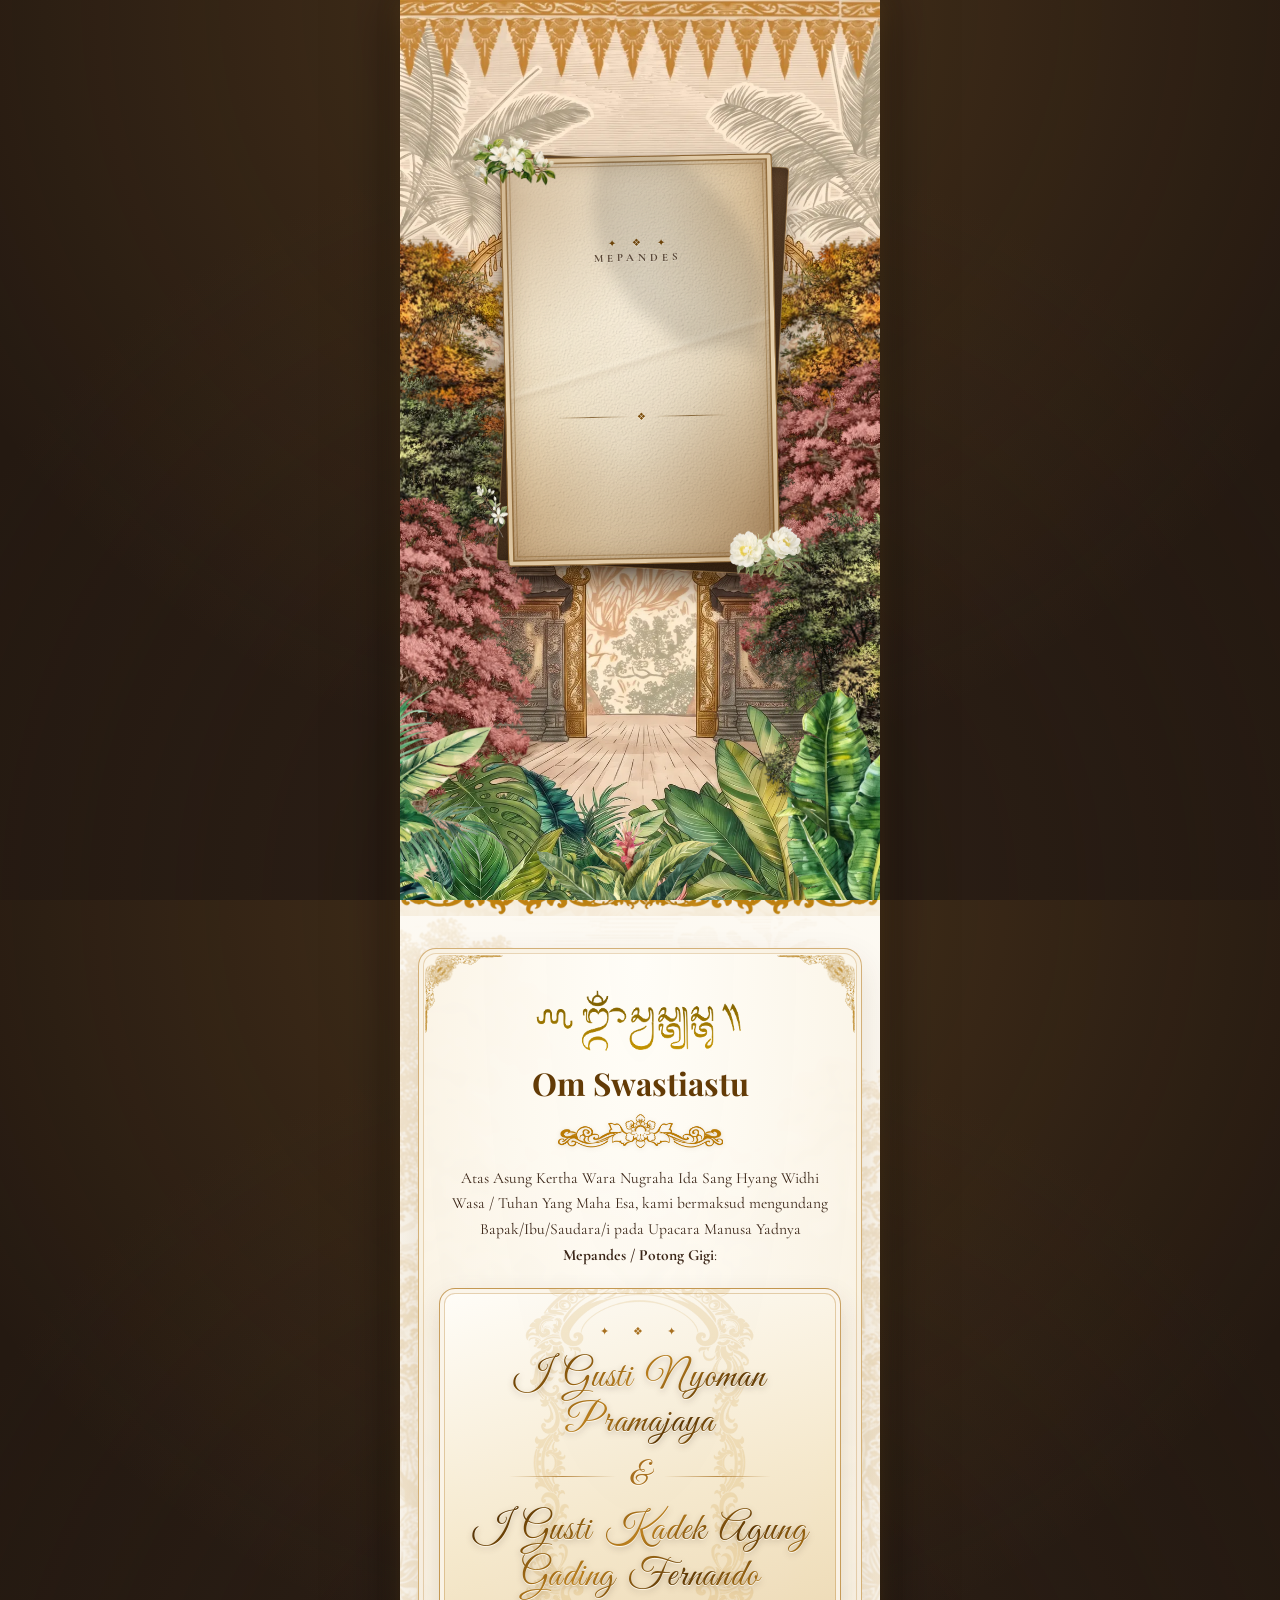
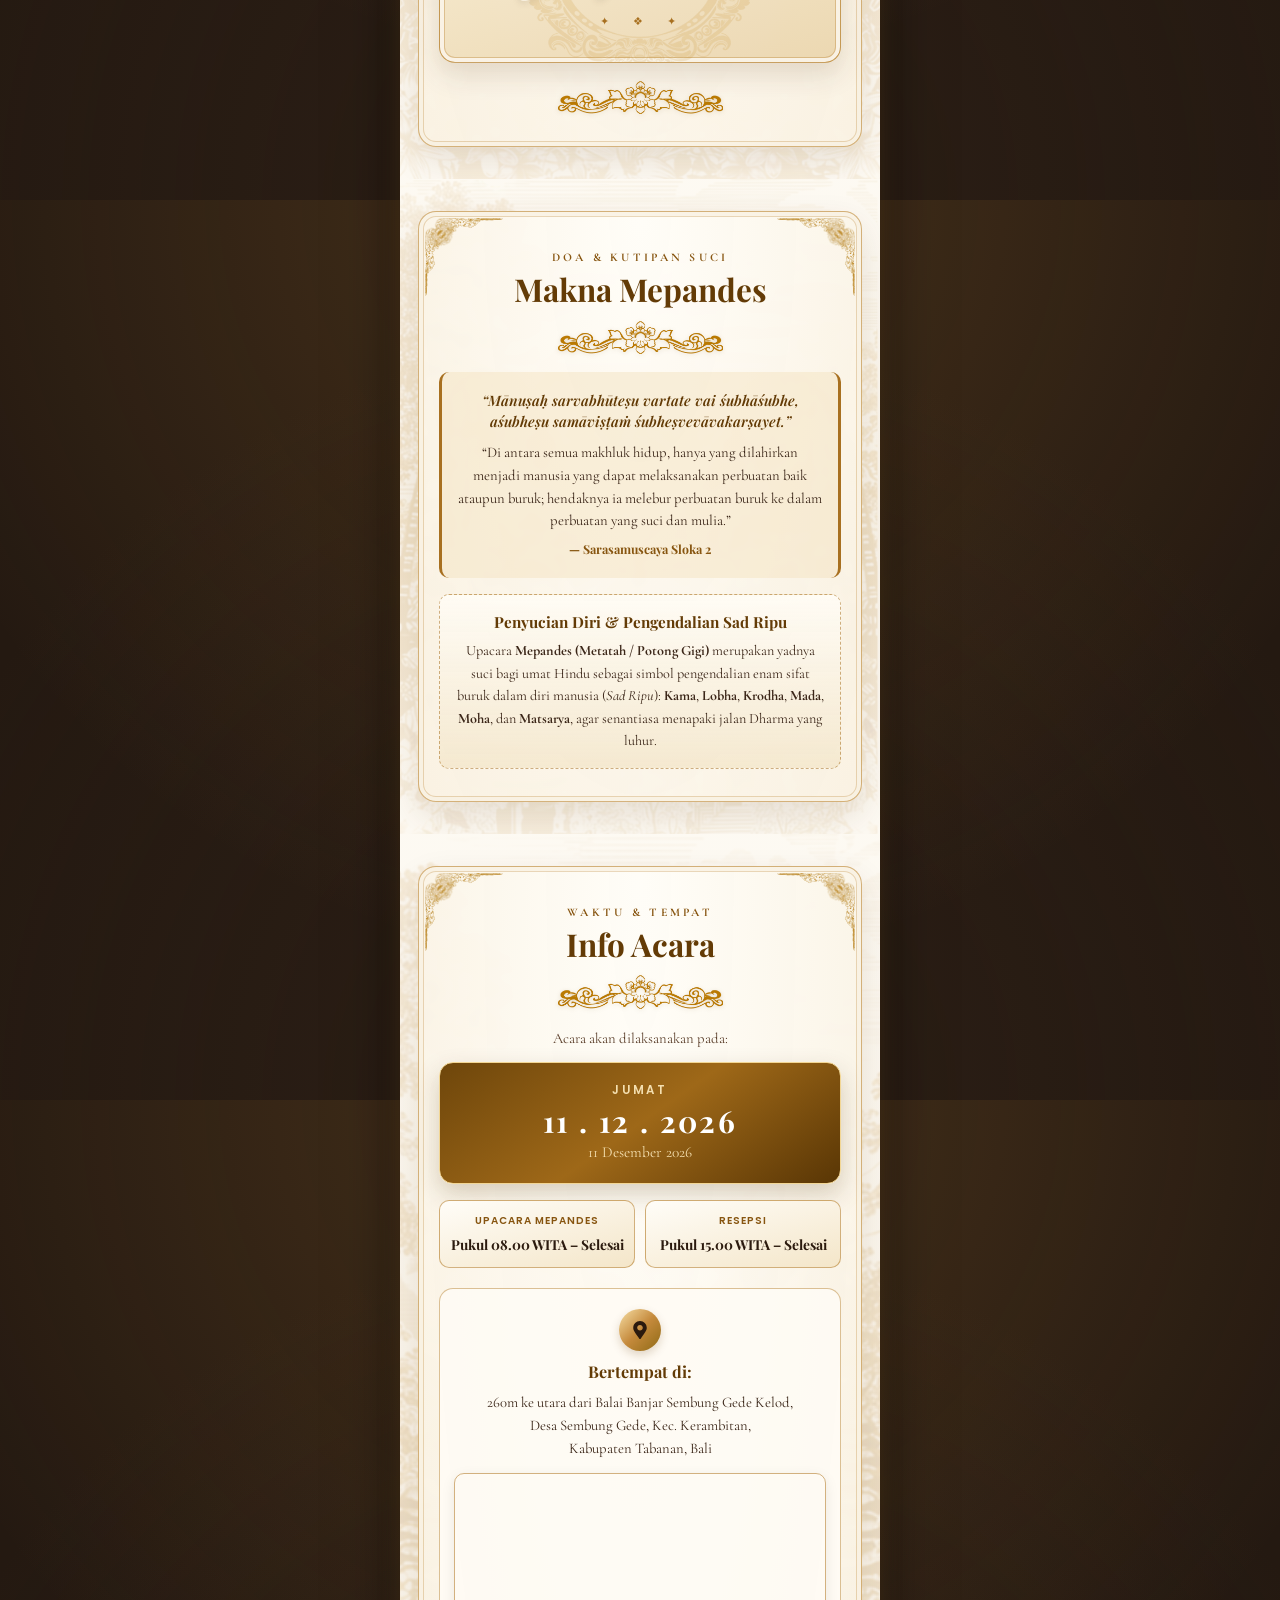
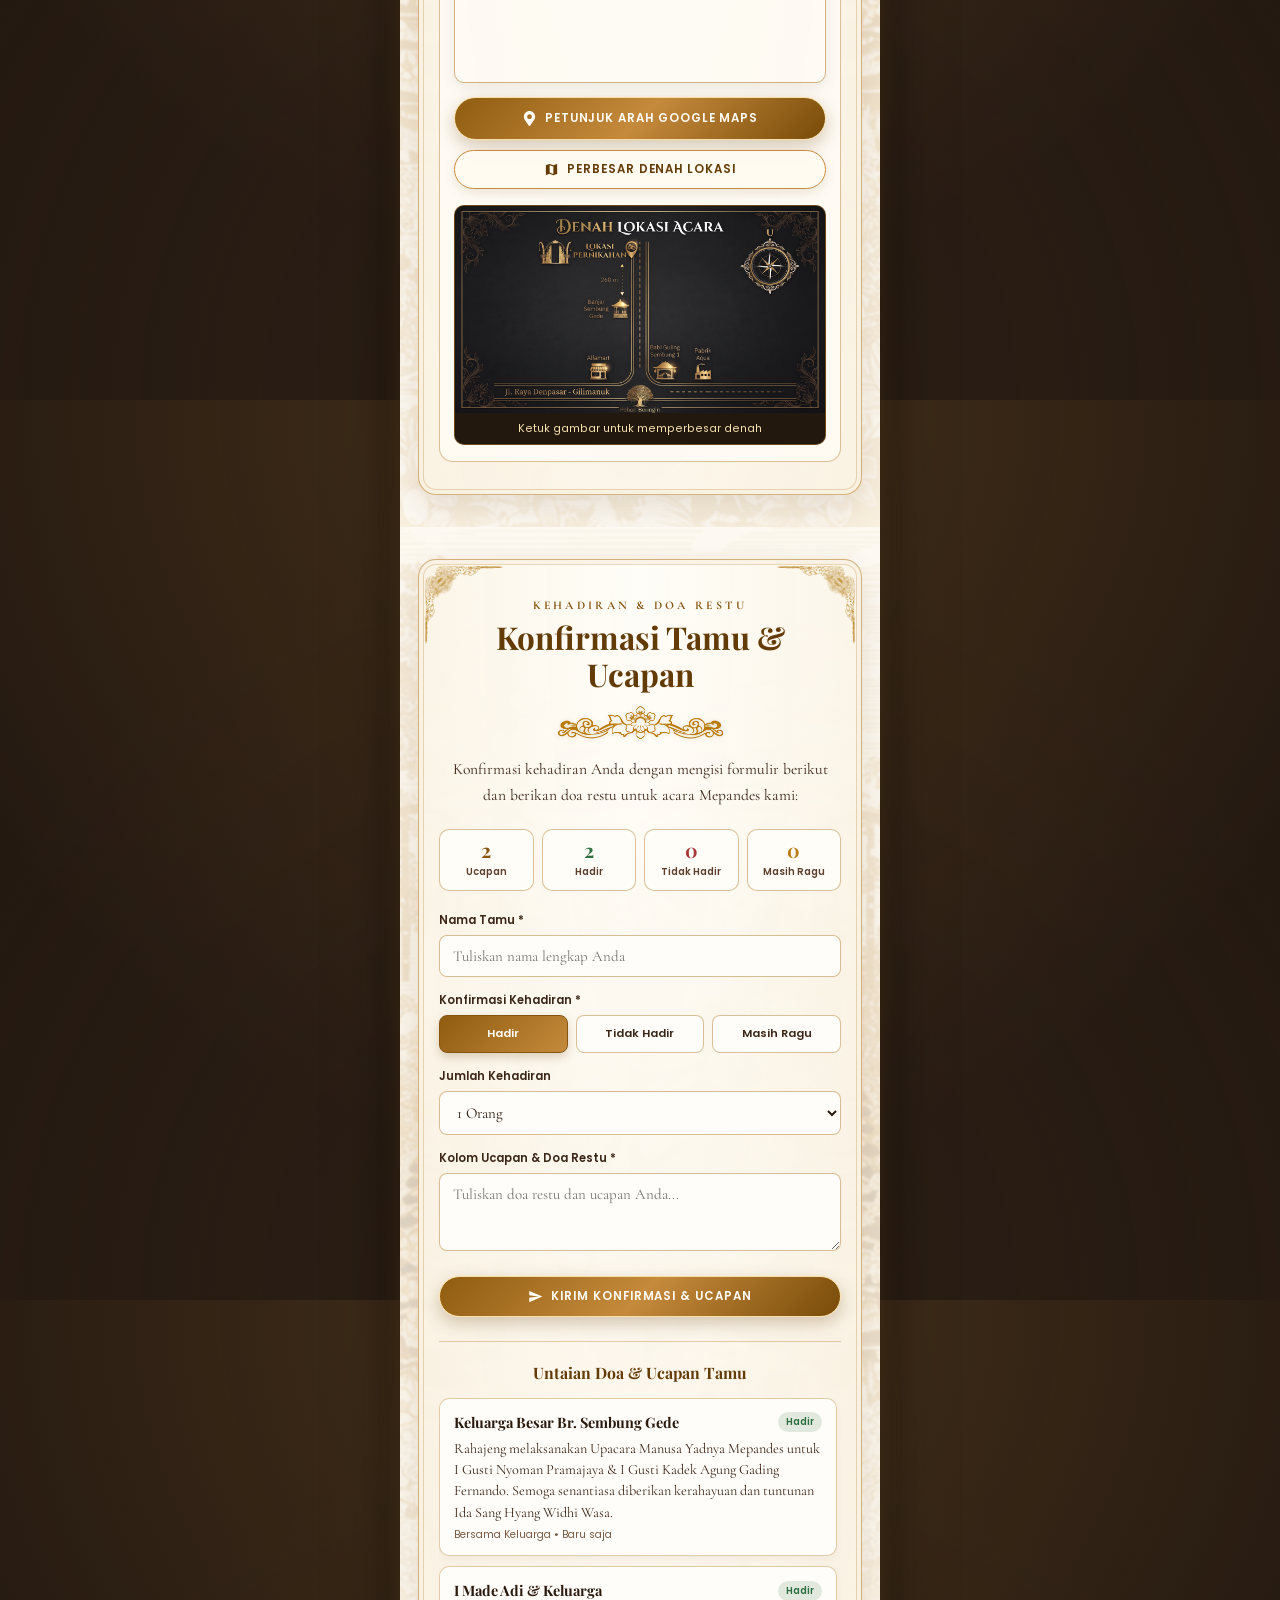
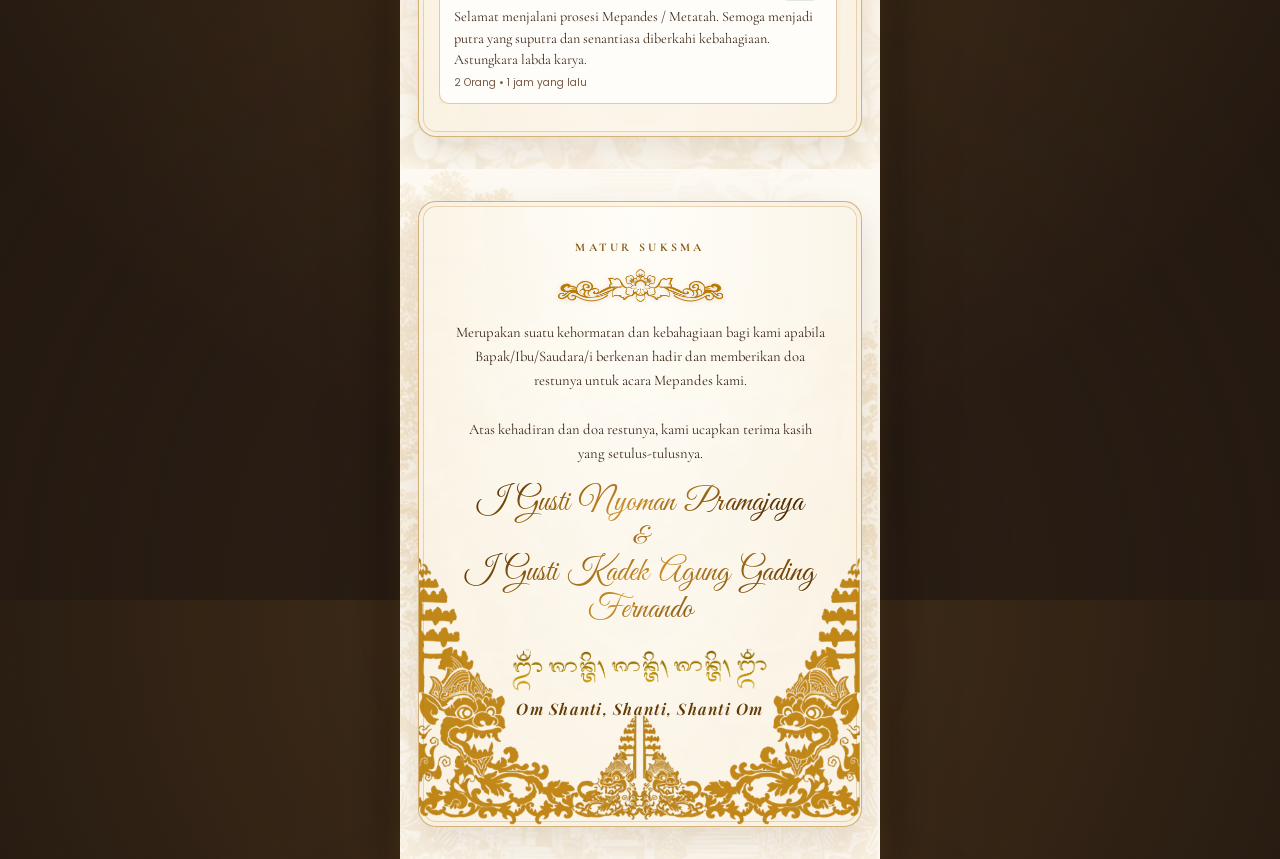
==== index.html @ a5749963 "first commit: Undangan Mepandes Pramjaya & AgungFernando" ====
<!DOCTYPE html>
<html lang="id">

<head>
  <meta charset="UTF-8">
  <meta name="viewport" content="width=device-width, initial-scale=1.0">
  <title>Undangan Mepandes — Pramjaya &amp; AgungFernando | Jumat, 11 Desember 2026</title>

  <!-- SEO & Social Sharing Meta Tags -->
  <meta name="description"
    content="Undangan Digital Resmi Upacara Manusa Yadnya Mepandes (Potong Gigi) I Gusti Nyoman Pramajaya &amp; I Gusti Kadek Agung Gading Fernando — Jumat, 11 Desember 2026 di Desa Sembung Gede, Kec. Kerambitan, Kab. Tabanan, Bali.">
  <meta name="robots" content="index, follow, max-image-preview:large, max-snippet:-1">
  <meta name="author" content="I Gusti Nyoman Pramajaya &amp; I Gusti Kadek Agung Gading Fernando">
  <meta property="og:title" content="Undangan Mepandes — Pramjaya &amp; AgungFernando | Jumat, 11 Desember 2026">
  <meta property="og:description"
    content="Atas Asung Kertha Wara Nugraha Ida Sang Hyang Widhi Wasa, kami mengundang Bapak/Ibu/Saudara/i pada Upacara Manusa Yadnya Mepandes (Potong Gigi) di Desa Sembung Gede, Tabanan, Bali.">
  <meta property="og:image" content="assets/mepandes-3-bg.png">
  <meta property="og:type" content="website">
  <meta property="og:locale" content="id_ID">

  <!-- Favicon -->
  <link rel="icon" type="image/png" href="assets/Beige.png">

  <!-- Preload Essential Cover Assets -->
  <link rel="preload" href="assets/Background.webp" as="image" type="image/webp" fetchpriority="high">
  <link rel="preload" href="assets/tree.webp" as="image" type="image/webp">
  <link rel="preload" href="assets/tree-1.webp" as="image" type="image/webp">
  <link rel="preload" href="assets/tree-2.webp" as="image" type="image/webp">
  <link rel="preload" href="assets/floral1.webp" as="image" type="image/webp">
  <link rel="preload" href="assets/floral4.webp" as="image" type="image/webp">
  <link rel="preload" href="assets/floralwithflower.webp" as="image" type="image/webp">

  <!-- Google Fonts (Aesthetic Calligraphy & Royal Serif Fonts) -->
  <link rel="preconnect" href="https://fonts.googleapis.com">
  <link rel="preconnect" href="https://fonts.gstatic.com" crossorigin>
  <link
    href="https://fonts.googleapis.com/css2?family=Alex+Brush&family=Cinzel+Decorative:wght@400;700&family=Cormorant+Garamond:ital,wght@0,400;0,500;0,600;0,700;1,400;1,600&family=Cormorant+Upright:wght@500;600;700&family=Great+Vibes&family=Pinyon+Script&family=Playfair+Display:ital,wght@0,400;0,600;0,700;1,400;1,600&family=Poppins:wght@300;400;500;600&display=swap"
    rel="stylesheet">

  <!-- Stylesheet -->
  <link rel="stylesheet" href="style.css?v=20261117-mepandes-v3">

  <!-- Critical Inline CSS: Memastikan Kertas Vintage & Tinta Gold Tampil 100% Sempurna Tanpa Terpengaruh Cache Browser -->
  <style id="critical-vintage-letter">
    .cover .letter-wrapper {
      position: absolute;
      left: 50%;
      top: 40svh;
      top: 40vh;
      transform: translate(-50%, -50%);
      width: min(62vw, 272px);
      aspect-ratio: 2 / 3;
      z-index: 25;
      will-change: transform, opacity;
    }
    .letter-backing {
      position: absolute;
      inset: 0;
      transform: rotate(3deg) translate(3px, 4px);
      border-radius: 4px;
      background:
        url("data:image/svg+xml;utf8,<svg xmlns='http://www.w3.org/2000/svg' width='160' height='160'><filter id='kb'><feTurbulence type='fractalNoise' baseFrequency='0.8' numOctaves='3'/><feColorMatrix values='0 0 0 0 .25 0 0 0 0 .18 0 0 0 0 .12 0 0 0 .25 0'/></filter><rect width='100%' height='100%' filter='url(%23kb)'/></svg>"),
        linear-gradient(145deg, #6E4F33 0%, #523821 55%, #382412 100%);
      border: 1px solid rgba(212, 174, 114, 0.4);
      box-shadow: inset 0 0 18px rgba(24, 12, 4, 0.5), 0 18px 34px -8px rgba(24, 12, 4, 0.55);
      pointer-events: none;
      z-index: 0;
    }
    .cover .letter {
      position: relative;
      z-index: 1;
      width: 100%;
      height: 100%;
      transform: rotate(-1.2deg);
      display: flex;
      flex-direction: column;
      align-items: center;
      justify-content: center;
      gap: 0.14em;
      text-align: center;
      background:
        linear-gradient(132deg, rgba(255, 251, 240, 0.55) 0%, rgba(255, 250, 238, 0) 46%, rgba(68, 38, 12, 0.18) 100%),
        linear-gradient(164deg, transparent 48%, rgba(255, 248, 230, 0.22) 49.4%, rgba(92, 56, 22, 0.06) 50.2%, transparent 51.8%),
        url("data:image/svg+xml;utf8,<svg xmlns='http://www.w3.org/2000/svg' width='200' height='200'><filter id='pf'><feTurbulence type='fractalNoise' baseFrequency='0.78' numOctaves='4' stitchTiles='stitch' result='noise'/><feDiffuseLighting in='noise' lighting-color='%23f7ebd4' surfaceScale='1.6'><feDistantLight azimuth='45' elevation='58'/></feDiffuseLighting></filter><rect width='100%' height='100%' filter='url(%23pf)' opacity='0.36'/></svg>"),
        radial-gradient(ellipse at 48% 44%, #F8EEDB 0%, #EFE1C6 36%, #DFC397 72%, #C49B68 96%, #B08552 100%) !important;
      border: 1px solid rgba(116, 72, 16, 0.75) !important;
      border-radius: 3px;
      box-shadow:
        inset 0 0 0 4px #E7D2AF,
        inset 0 0 0 5.5px rgba(116, 72, 16, 0.55),
        inset 0 0 28px rgba(92, 54, 18, 0.38),
        inset 0 0 6px rgba(62, 34, 10, 0.38),
        0 2px 5px rgba(36, 20, 8, 0.30),
        0 14px 30px -6px rgba(30, 16, 6, 0.55) !important;
      overflow: hidden;
      padding: 16px 12px;
    }
    .cover .letter::before {
      content: "";
      position: absolute;
      inset: 0;
      background:
        radial-gradient(circle at 8% 10%, rgba(132, 84, 34, 0.22) 0%, transparent 32%),
        radial-gradient(circle at 92% 90%, rgba(118, 72, 26, 0.24) 0%, transparent 34%),
        radial-gradient(circle at 88% 12%, rgba(145, 98, 44, 0.14) 0%, transparent 26%),
        radial-gradient(circle at 12% 88%, rgba(128, 82, 34, 0.15) 0%, transparent 26%);
      pointer-events: none;
      z-index: 1;
    }
    .cover .letter::after {
      content: "";
      position: absolute;
      inset: 8px;
      border: 0.75px solid rgba(116, 72, 16, 0.35);
      pointer-events: none;
      z-index: 1;
    }
    .letter__ornament {
      position: relative;
      z-index: 3;
      font-size: 10px;
      letter-spacing: 0.25em;
      color: #7A4B0A;
      margin-bottom: 2px;
      text-shadow: 0 1px 0 rgba(255, 248, 232, 0.85);
      line-height: 1;
    }
    .letter__eyebrow {
      position: relative;
      z-index: 3;
      font-family: var(--font-body, 'Cormorant Garamond', serif);
      font-weight: 700;
      font-size: 11px;
      line-height: 1;
      letter-spacing: .32em;
      text-transform: uppercase;
      color: #361F10 !important;
      text-shadow: 0 1px 0 rgba(255, 250, 236, 0.75);
      margin: 0 0 0.45em;
    }
    .letter__names {
      position: relative;
      z-index: 3;
      margin: 0;
      font-family: 'Great Vibes', 'Pinyon Script', cursive;
      font-weight: 400;
      font-size: clamp(27px, 8.5vw, 36px);
      line-height: 1.04;
      color: #422503 !important;
      display: flex;
      flex-direction: column;
      align-items: center;
      width: 100%;
      filter:
        drop-shadow(0 0.8px 0 rgba(255, 248, 232, 0.85))
        drop-shadow(0 1.5px 1.5px rgba(38, 20, 4, 0.48));
    }
    .letter__names .w {
      display: inline-block;
      padding: 0.06em 0.14em;
      margin: 0 -0.10em;
      background: linear-gradient(
        148deg,
        #361D02 0%,
        #6B4206 18%,
        #9C6812 36%,
        #543103 52%,
        #AB7417 68%,
        #452702 86%,
        #281401 100%
      ) !important;
      -webkit-background-clip: text !important;
              background-clip: text !important;
      -webkit-text-fill-color: transparent !important;
    }
    .letter__tagline {
      position: relative;
      z-index: 3;
      margin: 0.55em 0 0;
      font-family: var(--font-body, 'Cormorant Garamond', serif);
      font-style: italic;
      font-weight: 600;
      font-size: 11px;
      line-height: 1.2;
      letter-spacing: .09em;
      color: #361F10 !important;
      text-shadow: 0 1px 0 rgba(255, 248, 232, 0.65);
    }
    .letter__divider {
      position: relative;
      z-index: 3;
      display: flex;
      align-items: center;
      justify-content: center;
      gap: 8px;
      width: 70%;
      margin: 5px auto 4px;
    }
    .letter__divider-line {
      flex: 1;
      height: 1px;
      background: linear-gradient(90deg, transparent, rgba(102, 64, 12, 0.72), transparent);
    }
    .letter__divider-symbol {
      font-size: 10px;
      color: #7A4B0A;
      line-height: 1;
      text-shadow: 0 1px 0 rgba(255, 246, 224, 0.75);
    }
    .letter__guest {
      position: relative;
      z-index: 3;
      margin-top: 2px;
      padding: 6px 10px 7px;
      background: linear-gradient(180deg, rgba(104, 66, 20, 0.08) 0%, rgba(148, 102, 38, 0.14) 50%, rgba(104, 66, 20, 0.08) 100%) !important;
      border-radius: 2px;
      border-top: 1px solid rgba(110, 68, 12, 0.48) !important;
      border-bottom: 1px solid rgba(110, 68, 12, 0.48) !important;
      box-shadow: inset 0 1px 0 rgba(255, 250, 236, 0.50);
      width: 88%;
    }
    .letter__guest-intro {
      font-family: var(--font-body, 'Cormorant Garamond', serif);
      font-size: 8.5px;
      font-weight: 700;
      text-transform: uppercase;
      letter-spacing: 0.14em;
      color: #361F10 !important;
      margin-bottom: 3px;
    }
    .letter__guest-name {
      font-family: var(--font-display, 'Playfair Display', serif);
      font-size: 13px;
      font-weight: 700;
      color: #3D2103 !important;
      background: linear-gradient(135deg, #331B02 0%, #7C4F0B 48%, #2E1802 100%) !important;
      -webkit-background-clip: text !important;
              background-clip: text !important;
      -webkit-text-fill-color: transparent !important;
      filter: drop-shadow(0 1px 0 rgba(255, 248, 232, 0.75));
      letter-spacing: 0.03em;
      text-transform: capitalize;
      word-break: break-word;
    }
  </style>
</head>

<body class="locked">

  <!-- Desktop Outer Viewport -->
  <div class="app-viewport">

    <!-- Subtle Background Texture -->
    <div class="bg-texture-layer"></div>

    <!-- Falling Gold Dust Canvas -->
    <canvas id="particles-canvas"></canvas>

    <!-- Background Audio (Backsound Gus Teja - Feel With Love) -->
    <audio id="bg-audio" loop preload="auto">
      <source src="assets/BALI-WORLD-MUSIC-GUS-TEJA-FEEL-WITH-LOVE_2-1.mp3" type="audio/mpeg">
      <source src="music.mp3" type="audio/mpeg">
    </audio>

    <!-- Floating Music Disc Controller -->
    <button id="music-controller" class="music-controller" aria-label="Putar / Jeda Musik" title="Backsound Musik Bali">
      <svg class="disc-icon" viewBox="0 0 24 24">
        <path
          d="M12 2C6.48 2 2 6.48 2 12s4.48 10 10 10 10-4.48 10-10S17.52 2 12 2zm0 14.5c-2.49 0-4.5-2.01-4.5-4.5S9.51 7.5 12 7.5s4.5 2.01 4.5 4.5-2.01 4.5-4.5 4.5zm0-5.5c-.55 0-1 .45-1 1s.45 1 1 1 1-.45 1-1-.45-1-1-1z" />
      </svg>
    </button>

    <!-- ====================================================================
         1. SAMPUL UNDANGAN (SAMA DENGAN COVER WEDDING: POHON BERGERAK & KERTAS VINTAGE)
         ==================================================================== -->
    <section class="cover" id="cover" aria-label="Sampul undangan mepandes">
      <!-- L0 Background Ilustrasi Gapura Bali (Wash-to-clear) -->
      <img class="bg" src="assets/Background.webp" alt="" aria-hidden="true" loading="eager" fetchpriority="high"
        decoding="async">

      <!-- L1 Kilau Emas Pita Atas -->
      <div class="shine" aria-hidden="true"></div>

      <!-- Tree Frame: Pohon Muncul dari Sisi Kiri & Kanan dan Terus Bergoyang -->
      <div class="tree-curtain" id="tree-curtain" aria-hidden="true">

        <!-- Left Side Trees -->
        <div class="tree-wing tree-wing--left">
          <div class="tree-slot tree-slot--left-back">
            <div class="tree-sway">
              <img class="tree-img tree-img--flip" src="assets/tree-2.webp" alt="" loading="eager" decoding="async">
            </div>
          </div>
          <div class="tree-slot tree-slot--left-mid">
            <div class="tree-sway">
              <img class="tree-img" src="assets/tree.webp" alt="" loading="eager" decoding="async">
            </div>
          </div>
          <div class="tree-slot tree-slot--left-low">
            <div class="tree-sway">
              <img class="tree-img tree-img--flip" src="assets/tree-1.webp" alt="" loading="eager" decoding="async">
            </div>
          </div>
        </div>

        <!-- Right Side Trees -->
        <div class="tree-wing tree-wing--right">
          <div class="tree-slot tree-slot--right-back">
            <div class="tree-sway">
              <img class="tree-img" src="assets/tree-2.webp" alt="" loading="eager" decoding="async">
            </div>
          </div>
          <div class="tree-slot tree-slot--right-mid">
            <div class="tree-sway">
              <img class="tree-img" src="assets/tree-1.webp" alt="" loading="eager" decoding="async">
            </div>
          </div>
          <div class="tree-slot tree-slot--right-low">
            <div class="tree-sway">
              <img class="tree-img tree-img--flip" src="assets/tree.webp" alt="" loading="eager" decoding="async">
            </div>
          </div>
        </div>

        <!-- Bottom Foreground Floral Threshold -->
        <div class="tree-curtain__bottom">
          <div class="fg fg--bl" data-origin="0% 100%"><img src="assets/floral1.webp" alt="" aria-hidden="true"
              loading="eager" decoding="async"></div>
          <div class="fg fg--bc" data-origin="50% 100%"><img src="assets/floralwithflower.webp" alt=""
              aria-hidden="true" loading="eager" decoding="async"></div>
          <div class="fg fg--br" data-origin="100% 100%"><img src="assets/floral4.webp" alt="" aria-hidden="true"
              loading="eager" decoding="async"></div>
        </div>
      </div>

      <!-- L3b Daun Melayang -->
      <div class="drift" aria-hidden="true"></div>

      <!-- Kertas Surat & Hiasan Tinta -->
      <div class="letter-wrapper">
        <div class="letter-backing" aria-hidden="true"></div>

        <!-- L4 Kertas Surat Vintage Realistis -->
        <article class="letter" aria-label="Undangan Mepandes Pramjaya dan AgungFernando">
          <div class="letter__ornament" aria-hidden="true">✦ &nbsp; ❖ &nbsp; ✦</div>

          <p class="letter__eyebrow">Mepandes</p>
          <h1 class="letter__names">
            <span class="w w--1">Pramjaya</span>
            <span class="w w--amp" aria-hidden="true">&amp;</span>
            <span class="w w--2">AgungFernando</span>
          </h1>
          <p class="letter__tagline">Upacara Manusa Yadnya</p>

          <div class="letter__divider" aria-hidden="true">
            <span class="letter__divider-line"></span>
            <span class="letter__divider-symbol">❖</span>
            <span class="letter__divider-line"></span>
          </div>

          <div class="letter__guest">
            <p class="letter__guest-intro">Kepada Yth. Bapak/Ibu/Saudara/i:</p>
            <div id="guest-name-display" class="letter__guest-name">Tamu Undangan</div>
          </div>

          <span class="letter__leafshadow" aria-hidden="true"></span>
        </article>

        <!-- L5 Bunga Kecil di Sudut Kertas -->
        <div class="letter-flowers" aria-hidden="true">
          <img class="letter-flower flower--tl" src="assets/whiteflowers.webp" alt="">
          <img class="letter-flower flower--br" src="assets/flower2.webp" alt="">
          <img class="letter-flower flower--bl" src="assets/flower4.webp" alt="">
        </div>

        <!-- L6 Tempat Tinta & Bulu Pena -->
        <img class="ink" src="assets/ink.webp" alt="" aria-hidden="true">
      </div>

      <!-- L7 Tombol Call to Action -->
      <button id="btn-open-invitation" class="cta" type="button" aria-label="Buka Undangan">
        Buka Undangan
      </button>

      <!-- Veil Transisi Buka Gapura -->
      <div class="veil" aria-hidden="true"></div>
    </section>

    <!-- ====================================================================
         PAGE 2: KONTEN UTAMA UNDANGAN MEPANDES
         Menggunakan Latar mepandes (1) copy.png s/d mepandes (3) copy.png
         ==================================================================== -->
    <main id="page-2" class="page-content">

      <!-- ====================================================================
           2. HERO SECTION (LATAR mepandes (3) copy.png + BINGKAI mepandes (1) copy.png)
           ==================================================================== -->
      <section id="hero-section" class="mepandes-hero">
        <!-- Latar Ilustrasi Pura & Penjor Emas (mepandes (3) copy.png) -->
        <div class="scene-bg" aria-hidden="true">
          <img src="assets/mepandes (3) copy.png" alt="" class="scene-bg__img">
          <div class="scene-bg__veil"></div>
        </div>

        <!-- Sudut Karang Boma Atas -->
        <img src="assets/mepandes (3).png" alt="" class="bhoma-corner bhoma-corner--tl" aria-hidden="true">
        <img src="assets/mepandes (3).png" alt="" class="bhoma-corner bhoma-corner--tr" aria-hidden="true">

        <div class="mepandes-hero__content fade-in-element">
          <!-- Bingkai Oval Ukiran Emas Utama (mepandes (1) copy.png) -->
          <div class="royal-oval-mirror">
            <img src="assets/mepandes (1) copy.png" alt="" class="royal-oval-mirror__frame" aria-hidden="true">
            <div class="royal-oval-mirror__body">
              <p class="mirror-eyebrow">Upacara Manusa Yadnya</p>
              <h1 class="mirror-title">Mepandes</h1>
              <div class="mirror-line" aria-hidden="true"><span></span>❖<span></span></div>
              <p class="mirror-date">11 . 12 . 2026</p>
            </div>
          </div>

          <img src="assets/mepandes (2).png" alt="" class="gold-ornament-divider" aria-hidden="true">

          <!-- Countdown Timer -->
          <div class="countdown-wrapper" aria-label="Hitung mundur menuju hari acara">
            <div class="countdown-grid">
              <div class="countdown-item">
                <span id="cd-days" class="countdown-val">00</span>
                <span class="countdown-lbl">Hari</span>
              </div>
              <div class="countdown-item">
                <span id="cd-hours" class="countdown-val">00</span>
                <span class="countdown-lbl">Jam</span>
              </div>
              <div class="countdown-item">
                <span id="cd-minutes" class="countdown-val">00</span>
                <span class="countdown-lbl">Menit</span>
              </div>
              <div class="countdown-item">
                <span id="cd-seconds" class="countdown-val">00</span>
                <span class="countdown-lbl">Detik</span>
              </div>
            </div>
          </div>

          <!-- Tombol Simpan Tanggal ke Google Calendar -->
          <a id="btn-add-calendar" href="#" class="btn-gold-primary" role="button">
            <svg viewBox="0 0 24 24">
              <path
                d="M19 3h-1V1h-2v2H8V1H6v2H5c-1.11 0-1.99.9-1.99 2L3 19c0 1.1.89 2 2 2h14c1.1 0 2-.9 2-2V5c0-1.1-.9-2-2-2zm0 16H5V8h14v11zM7 10h5v5H7z" />
            </svg>
            Simpan Tanggal Acara
          </a>
        </div>

        <!-- Gerbang Karang Boma Bawah (mepandes.png) -->
        <img src="assets/mepandes.png" alt="" class="hero-bottom-gate" aria-hidden="true">
      </section>

      <!-- ====================================================================
           3. PROFIL MEPANDES (LATAR mepandes (2) copy.png + FONT AESTHETIC)
           Tanpa Foto & Tanpa Nama Keluarga (Hanya Nama Peserta Mepandes)
           ==================================================================== -->
      <section id="profile-section" class="mepandes-section">
        <!-- Latar Ilustrasi Pura & Sawah Terasering (mepandes (2) copy.png) -->
        <div class="scene-bg" aria-hidden="true">
          <img src="assets/mepandes (2) copy.png" alt="" class="scene-bg__img">
          <div class="scene-bg__veil scene-bg__veil--soft"></div>
        </div>

        <div class="mepandes-card fade-in-element">
          <img src="assets/mepandes (3).png" alt="" class="card-corner card-corner--tl" aria-hidden="true">
          <img src="assets/mepandes (3).png" alt="" class="card-corner card-corner--tr" aria-hidden="true">

          <!-- Aksara Bali Om Swastiastu -->
          <img src="assets/swastiastu.png" alt="Om Swastiastu Aksara Bali" class="aksara-bali-img">
          <h2 class="section-heading">Om Swastiastu</h2>

          <img src="assets/mepandes (2).png" alt="" class="gold-ornament-divider" aria-hidden="true">

          <p class="invitation-intro-text">
            Atas Asung Kertha Wara Nugraha Ida Sang Hyang Widhi Wasa / Tuhan Yang Maha Esa, kami bermaksud mengundang
            Bapak/Ibu/Saudara/i pada Upacara Manusa Yadnya <strong>Mepandes / Potong Gigi</strong>:
          </p>

          <!-- Bingkai Kemegahan Nama Peserta Mepandes (Aesthetic Calligraphy & Royal Serif) -->
          <div class="aesthetic-names-showcase">
            <!-- Latar tipis bingkai oval di belakang -->
            <img src="assets/mepandes (1) copy.png" alt="" class="showcase-oval-watermark" aria-hidden="true">

            <div class="participant-aesthetic-block">
              <span class="participant-ornament" aria-hidden="true">✦ &nbsp; ❖ &nbsp; ✦</span>
              <h3 class="aesthetic-person-name">I Gusti Nyoman Pramajaya</h3>
            </div>

            <div class="aesthetic-ampersand-wrap" aria-hidden="true">
              <span class="amp-line"></span>
              <span class="aesthetic-ampersand">&amp;</span>
              <span class="amp-line"></span>
            </div>

            <div class="participant-aesthetic-block">
              <h3 class="aesthetic-person-name">I Gusti Kadek Agung Gading Fernando</h3>
              <span class="participant-ornament participant-ornament--bottom" aria-hidden="true">✦ &nbsp; ❖ &nbsp; ✦</span>
            </div>
          </div>

          <img src="assets/mepandes (2).png" alt="" class="gold-ornament-divider" style="margin-bottom: 0;" aria-hidden="true">
        </div>
      </section>

      <!-- ====================================================================
           4. DOA & KUTIPAN SUCI MAKNA MEPANDES (LATAR mepandes (3) copy.png)
           ==================================================================== -->
      <section id="quote-section" class="mepandes-section">
        <div class="scene-bg" aria-hidden="true">
          <img src="assets/mepandes (3) copy.png" alt="" class="scene-bg__img">
          <div class="scene-bg__veil scene-bg__veil--soft"></div>
        </div>

        <div class="mepandes-card quote-sacred-card fade-in-element">
          <img src="assets/mepandes (3).png" alt="" class="card-corner card-corner--tl" aria-hidden="true">
          <img src="assets/mepandes (3).png" alt="" class="card-corner card-corner--tr" aria-hidden="true">

          <p class="section-eyebrow">Doa &amp; Kutipan Suci</p>
          <h2 class="section-heading">Makna Mepandes</h2>

          <img src="assets/mepandes (2).png" alt="" class="gold-ornament-divider" aria-hidden="true">

          <blockquote class="sacred-sloka">
            <p class="sacred-sloka__sanskrit">
              &ldquo;Mānuṣaḥ sarvabhūteṣu vartate vai śubhāśubhe, aśubheṣu samāviṣṭaṁ śubheṣvevāvakarṣayet.&rdquo;
            </p>
            <p class="sacred-sloka__translation">
              &ldquo;Di antara semua makhluk hidup, hanya yang dilahirkan menjadi manusia yang dapat melaksanakan
              perbuatan baik ataupun buruk; hendaknya ia melebur perbuatan buruk ke dalam perbuatan yang suci dan
              mulia.&rdquo;
            </p>
            <cite class="sacred-sloka__source">— Sarasamuscaya Sloka 2</cite>
          </blockquote>

          <div class="sad-ripu-box">
            <h3 class="sad-ripu-title">Penyucian Diri &amp; Pengendalian Sad Ripu</h3>
            <p class="sad-ripu-desc">
              Upacara <strong>Mepandes (Metatah / Potong Gigi)</strong> merupakan yadnya suci bagi umat Hindu sebagai
              simbol pengendalian enam sifat buruk dalam diri manusia (<em>Sad Ripu</em>): <strong>Kama</strong>,
              <strong>Lobha</strong>, <strong>Krodha</strong>, <strong>Mada</strong>, <strong>Moha</strong>, dan
              <strong>Matsarya</strong>, agar senantiasa menapaki jalan Dharma yang luhur.
            </p>
          </div>
        </div>
      </section>

      <!-- ====================================================================
           5. INFO ACARA & LINK GOOGLE MAP (LATAR mepandes (2) copy.png)
           ==================================================================== -->
      <section id="event-section" class="mepandes-section">
        <div class="scene-bg" aria-hidden="true">
          <img src="assets/mepandes (2) copy.png" alt="" class="scene-bg__img">
          <div class="scene-bg__veil scene-bg__veil--soft"></div>
        </div>

        <div class="mepandes-card event-sacred-card fade-in-element">
          <img src="assets/mepandes (3).png" alt="" class="card-corner card-corner--tl" aria-hidden="true">
          <img src="assets/mepandes (3).png" alt="" class="card-corner card-corner--tr" aria-hidden="true">

          <p class="section-eyebrow">Waktu &amp; Tempat</p>
          <h2 class="section-heading">Info Acara</h2>

          <img src="assets/mepandes (2).png" alt="" class="gold-ornament-divider" aria-hidden="true">

          <p class="event-intro-note">Acara akan dilaksanakan pada:</p>

          <!-- Kartu Hari & Tanggal -->
          <div class="event-date-highlight">
            <div class="event-day-name">Jumat</div>
            <div class="event-date-numbers">11 . 12 . 2026</div>
            <div class="event-month-year">11 Desember 2026</div>
          </div>

          <!-- Grid Waktu Pelaksanaan -->
          <div class="event-time-cards">
            <div class="event-time-item">
              <span class="event-time-badge">Upacara Mepandes</span>
              <strong class="event-time-clock">Pukul 08.00 WITA – Selesai</strong>
            </div>
            <div class="event-time-item">
              <span class="event-time-badge">Resepsi</span>
              <strong class="event-time-clock">Pukul 15.00 WITA – Selesai</strong>
            </div>
          </div>

          <!-- Detail Alamat Lokasi -->
          <div class="event-location-panel">
            <div class="location-icon-circle" aria-hidden="true">
              <svg viewBox="0 0 384 512">
                <path
                  d="M172.268 501.67C26.97 291.031 0 269.413 0 192 0 85.961 85.961 0 192 0s192 85.961 192 192c0 77.413-26.97 99.031-172.268 309.67-9.535 13.774-29.93 13.773-39.464 0zM192 272c44.183 0 80-35.817 80-80s-35.817-80-80-80-80 35.817-80 80 35.817 80 80 80z" />
              </svg>
            </div>
            <h3 class="location-title">Bertempat di:</h3>
            <p class="location-address">
              260m ke utara dari Balai Banjar Sembung Gede Kelod,<br>
              Desa Sembung Gede, Kec. Kerambitan,<br>
              Kabupaten Tabanan, Bali
            </p>

            <!-- Google Maps Embed -->
            <div class="maps-embed-container">
              <iframe
                title="Peta Lokasi Acara Mepandes di Desa Sembung Gede, Kerambitan, Tabanan"
                src="https://www.google.com/maps?q=Community+hall+of+Sembung+Gede+Kelod+Village,Tabanan,Bali&output=embed"
                loading="lazy" allowfullscreen referrerpolicy="no-referrer-when-downgrade"></iframe>
            </div>

            <!-- Tombol Buka Google Maps & Lihat Denah -->
            <div class="location-action-buttons">
              <a href="https://www.google.com/maps/search/?api=1&query=Community+hall+of+Sembung+Gede+Kelod+Village"
                target="_blank" rel="noopener noreferrer" class="btn-gold-primary">
                <svg viewBox="0 0 384 512">
                  <path
                    d="M172.268 501.67C26.97 291.031 0 269.413 0 192 0 85.961 85.961 0 192 0s192 85.961 192 192c0 77.413-26.97 99.031-172.268 309.67-9.535 13.774-29.93 13.773-39.464 0zM192 272c44.183 0 80-35.817 80-80s-35.817-80-80-80-80 35.817-80 80 35.817 80 80 80z" />
                </svg>
                Petunjuk Arah Google Maps
              </a>
              <button type="button" id="btn-zoom-denah" class="btn-gold-outline">
                <svg viewBox="0 0 24 24">
                  <path
                    d="M20.5 3l-.16.03L15 5.1 9 3 3.36 4.9c-.21.07-.36.25-.36.48V20.5c0 .28.22.5.5.5l.16-.03L9 18.9l6 2.1 5.64-1.9c.21-.07.36-.25.36-.48V3.5c0-.28-.22-.5-.5-.5zM15 19l-6-2.11V5l6 2.11V19z" />
                </svg>
                Perbesar Denah Lokasi
              </button>
            </div>

            <!-- Pratinjau Gambar Denah Lokasi -->
            <div class="denah-preview-card" id="denah-preview-card" role="button" tabindex="0"
              aria-label="Klik untuk memperbesar denah lokasi">
              <img src="assets/denah.jpeg" alt="Denah Lokasi Acara Mepandes" loading="lazy">
              <span class="denah-zoom-hint">Ketuk gambar untuk memperbesar denah</span>
            </div>
          </div>
        </div>
      </section>

      <!-- ====================================================================
           6. KONFIRMASI TAMU (RSVP) & KOLOM UCAPAN (LATAR mepandes (3) copy.png)
           ==================================================================== -->
      <section id="rsvp-section" class="mepandes-section">
        <div class="scene-bg" aria-hidden="true">
          <img src="assets/mepandes (3) copy.png" alt="" class="scene-bg__img">
          <div class="scene-bg__veil scene-bg__veil--soft"></div>
        </div>

        <div class="mepandes-card rsvp-sacred-card fade-in-element">
          <img src="assets/mepandes (3).png" alt="" class="card-corner card-corner--tl" aria-hidden="true">
          <img src="assets/mepandes (3).png" alt="" class="card-corner card-corner--tr" aria-hidden="true">

          <p class="section-eyebrow">Kehadiran &amp; Doa Restu</p>
          <h2 class="section-heading">Konfirmasi Tamu &amp; Ucapan</h2>

          <img src="assets/mepandes (2).png" alt="" class="gold-ornament-divider" aria-hidden="true">

          <p class="invitation-intro-text">
            Konfirmasi kehadiran Anda dengan mengisi formulir berikut dan berikan doa restu untuk acara Mepandes kami:
          </p>

          <!-- Statistik Kehadiran & Ucapan -->
          <div class="rsvp-stats-grid">
            <div class="rsvp-stat-box">
              <div id="stat-total" class="stat-number total">0</div>
              <div class="stat-label">Ucapan</div>
            </div>
            <div class="rsvp-stat-box">
              <div id="stat-hadir" class="stat-number present">0</div>
              <div class="stat-label">Hadir</div>
            </div>
            <div class="rsvp-stat-box">
              <div id="stat-tidak" class="stat-number absent">0</div>
              <div class="stat-label">Tidak Hadir</div>
            </div>
            <div class="rsvp-stat-box">
              <div id="stat-ragu" class="stat-number unsure">0</div>
              <div class="stat-label">Masih Ragu</div>
            </div>
          </div>

          <!-- Form RSVP & Kolom Ucapan -->
          <form id="rsvp-form" class="rsvp-form">
            <div class="form-group">
              <label for="rsvp-name" class="form-label">Nama Tamu *</label>
              <input type="text" id="rsvp-name" class="form-control" placeholder="Tuliskan nama lengkap Anda" required
                minlength="2">
            </div>

            <div class="form-group">
              <label class="form-label">Konfirmasi Kehadiran *</label>
              <div class="segmented-radio-group">
                <div class="radio-card">
                  <input type="radio" id="att-hadir" name="attendance" value="hadir" checked>
                  <label for="att-hadir" class="radio-label">Hadir</label>
                </div>
                <div class="radio-card">
                  <input type="radio" id="att-tidak" name="attendance" value="tidak-hadir">
                  <label for="att-tidak" class="radio-label">Tidak Hadir</label>
                </div>
                <div class="radio-card">
                  <input type="radio" id="att-ragu" name="attendance" value="ragu">
                  <label for="att-ragu" class="radio-label">Masih Ragu</label>
                </div>
              </div>
            </div>

            <div class="form-group">
              <label for="rsvp-guests" class="form-label">Jumlah Kehadiran</label>
              <select id="rsvp-guests" class="form-control">
                <option value="1 Orang">1 Orang</option>
                <option value="2 Orang">2 Orang</option>
                <option value="Bersama Keluarga">Bersama Keluarga</option>
              </select>
            </div>

            <div class="form-group">
              <label for="rsvp-message" class="form-label">Kolom Ucapan &amp; Doa Restu *</label>
              <textarea id="rsvp-message" class="form-control" rows="3"
                placeholder="Tuliskan doa restu dan ucapan Anda..." required></textarea>
            </div>

            <button type="submit" class="btn-gold-primary btn-submit-full">
              <svg viewBox="0 0 24 24">
                <path d="M2.01 21L23 12 2.01 3 2 10l15 2-15 2z" />
              </svg>
              Kirim Konfirmasi &amp; Ucapan
            </button>
          </form>

          <!-- Daftar Kolom Ucapan -->
          <div class="wishes-board">
            <h3 class="wishes-board-title">Untaian Doa &amp; Ucapan Tamu</h3>
            <div id="wishes-list-container" class="wishes-list">
              <!-- Di-render otomatis oleh script.js -->
            </div>
          </div>
        </div>
      </section>

      <!-- ====================================================================
           7. PENUTUP (MATUR SUKSMA & OM SHANTI SHANTI SHANTI OM)
           ==================================================================== -->
      <section id="closing-section" class="mepandes-section closing-section">
        <div class="scene-bg" aria-hidden="true">
          <img src="assets/mepandes (2) copy.png" alt="" class="scene-bg__img">
          <div class="scene-bg__veil scene-bg__veil--soft"></div>
        </div>

        <div class="mepandes-card closing-card fade-in-element">
          <p class="section-eyebrow">Matur Suksma</p>

          <img src="assets/mepandes (2).png" alt="" class="gold-ornament-divider" aria-hidden="true">

          <p class="closing-message">
            Merupakan suatu kehormatan dan kebahagiaan bagi kami apabila Bapak/Ibu/Saudara/i berkenan hadir dan
            memberikan doa restunya untuk acara Mepandes kami.<br><br>
            Atas kehadiran dan doa restunya, kami ucapkan terima kasih yang setulus-tulusnya.
          </p>

          <div class="closing-aesthetic-names">
            <span class="closing-name-item">I Gusti Nyoman Pramajaya</span>
            <span class="closing-amp">&amp;</span>
            <span class="closing-name-item">I Gusti Kadek Agung Gading Fernando</span>
          </div>

          <!-- Aksara Bali Om Shanti Shanti Shanti Om -->
          <img src="assets/santiom.png" alt="Om Shanti Shanti Shanti Om Aksara Bali" class="aksara-bali-santi">
          <p class="closing-salutation">Om Shanti, Shanti, Shanti Om</p>

          <!-- Ornamen Gerbang Karang Boma Bawah -->
          <img src="assets/mepandes.png" alt="" class="closing-bottom-gate" aria-hidden="true">
        </div>
      </section>

    </main>

    <!-- Global Toast Notice -->
    <div id="toast-notice" class="toast-notice" role="alert">
      <svg viewBox="0 0 20 20">
        <path
          d="M16.707 5.293a1 1 0 010 1.414l-8 8a1 1 0 01-1.414 0l-4-4a1 1 0 011.414-1.414L8 12.586l7.293-7.293a1 1 0 011.414 0z" />
      </svg>
      <span id="toast-message">Berhasil disimpan!</span>
    </div>

    <!-- Modal Lightbox Pratinjau Denah Lokasi -->
    <div id="lightbox-modal" class="lightbox-modal" role="dialog" aria-modal="true" aria-label="Pratinjau Denah Lokasi">
      <div class="lightbox-content">
        <button id="lightbox-close" class="lightbox-close" aria-label="Tutup">&times;</button>
        <img id="lightbox-img" class="lightbox-img" src="assets/denah.jpeg" alt="Denah Lokasi Acara Mepandes">
      </div>
    </div>

  </div>

  <!-- GSAP Library -->
  <script src="gsap.min.js" defer></script>

  <!-- Main JavaScript -->
  <script src="script.js" defer></script>
</body>

</html>
---- style.css ----
/* ==========================================================================
   UNDANGAN MEPANDES — PRAMJAYA & AGUNGFERNANDO
   Cover: Pohon Bergerak & Kertas Vintage Realistis (Sama dengan Cover Wedding)
   Page 2: Latar mepandes (1) copy.png s/d mepandes (3) copy.png & Tipografi Aesthetic
   ========================================================================== */

@import url('https://fonts.googleapis.com/css2?family=Alex+Brush&family=Cinzel+Decorative:wght@400;700&family=Cormorant+Garamond:ital,wght@0,400;0,500;0,600;0,700;1,400;1,600&family=Cormorant+Upright:wght@500;600;700&family=Great+Vibes&family=Pinyon+Script&family=Playfair+Display:ital,wght@0,400;0,600;0,700;1,400;1,600&family=Poppins:wght@300;400;500;600&display=swap');

:root {
  /* Palet Utama Cream / Ivory Klasik & Emas Bali */
  --cream-50:  #FDF9F1;
  --cream-100: #F7EFE0;
  --cream-200: #EFE2CA;
  --peach-200: #EBC9A0;

  /* Emas Bali */
  --gold-200: #F4DFB0;
  --gold-300: #E3B766;
  --gold-500: #C58A3C;
  --gold-600: #A87020;
  --gold-700: #875510;
  --gold-800: #633B06;
  --gold-gradient: linear-gradient(135deg, #F7DFA5 0%, #C58A3C 50%, #8F6A15 100%);
  --gold-foil-text: linear-gradient(145deg, #3D2102 0%, #8C5A10 24%, #C98E2B 48%, #734609 74%, #331A01 100%);

  /* Kertas Surat Vintage & Tinta Cokelat Espresso */
  --paper:             #EFE0C4;
  --paper-mid:         #E2C99F;
  --paper-edge:        #C59F6E;
  --ink-cocoa-deep:    #361F10;
  --cocoa-900:         #2B1A0E;
  --cocoa-800:         #3B2618;
  --cocoa-600:         #5C402C;
  --cocoa-500:         #785942;

  /* Tipografi */
  --font-cover:     'Great Vibes', 'Pinyon Script', cursive;
  --font-aesthetic: 'Great Vibes', 'Alex Brush', cursive;
  --font-royal:     'Cinzel Decorative', 'Cormorant Upright', serif;
  --font-display:   'Playfair Display', serif;
  --font-body:      'Cormorant Garamond', 'Poppins', serif;
  --font-sans:      'Poppins', sans-serif;

  /* Animasi */
  --ease-out:     cubic-bezier(.22, 1, .36, 1);
  --ease-inout:   cubic-bezier(.65, 0, .35, 1);
  --ease-write:   cubic-bezier(.4, 0, .2, 1);
  --ease-settle:  cubic-bezier(.34, 1.3, .64, 1);

  --max-w: 480px;
  --transition: all 0.35s cubic-bezier(0.25, 1, 0.5, 1);
}

/* Base & Reset */
*, *::before, *::after {
  box-sizing: border-box;
  margin: 0;
  padding: 0;
}

html {
  scroll-behavior: smooth;
  font-size: 15px;
  -webkit-tap-highlight-color: transparent;
}

body {
  font-family: var(--font-body);
  color: var(--cocoa-900);
  background-color: #241911;
  background-image:
    radial-gradient(circle at 50% 0%, rgba(197, 138, 60, 0.22), transparent 70%),
    radial-gradient(circle at 50% 100%, rgba(59, 42, 30, 0.35), transparent 70%);
  min-height: 100vh;
  display: flex;
  justify-content: center;
  align-items: flex-start;
  overflow-x: hidden;
  line-height: 1.6;
}

body.locked {
  overflow: hidden;
  height: 100vh;
}

/* Outer Mobile-First Viewport on Desktop */
.app-viewport {
  width: 100%;
  max-width: var(--max-w);
  min-height: 100vh;
  background-color: var(--cream-50);
  position: relative;
  box-shadow: 0 0 55px rgba(0, 0, 0, 0.55), 0 0 20px rgba(197, 138, 60, 0.25);
  overflow-x: hidden;
}

.bg-texture-layer {
  position: absolute;
  inset: 0;
  pointer-events: none;
  opacity: 0.05;
  background-image: radial-gradient(#9e7518 1px, transparent 1px);
  background-size: 22px 22px;
  z-index: 0;
}

#particles-canvas {
  position: fixed;
  top: 0;
  left: 50%;
  transform: translateX(-50%);
  width: 100%;
  max-width: var(--max-w);
  height: 100%;
  pointer-events: none;
  z-index: 99;
}

/* ==========================================================================
   1. SAMPUL UNDANGAN (COVER SECTION — SAMA DENGAN WEDDING)
   ========================================================================== */
.cover {
  position: fixed;
  top: 0;
  left: 50%;
  transform: translateX(-50%);
  width: 100%;
  max-width: var(--max-w);
  height: 100vh;
  height: 100svh;
  overflow: hidden;
  z-index: 1000;
  background-color: var(--cream-50);
  user-select: none;
  cursor: pointer;
}

.cover .bg {
  position: absolute;
  inset: 0;
  width: 100%;
  height: 100%;
  object-fit: cover;
  object-position: center top;
  z-index: 0;
  transform-origin: 50% 40%;
  will-change: transform, opacity, filter;
}

.cover .shine {
  position: absolute;
  inset: 0 0 auto 0;
  height: 17vw;
  max-height: 120px;
  z-index: 5;
  background: linear-gradient(100deg, transparent 35%, var(--gold-300) 50%, transparent 65%);
  mix-blend-mode: overlay;
  opacity: 0;
  pointer-events: none;
}

/* TREE FRAME: POHON MUNCUL DARI KIRI & KANAN + BERGOYANG KONTINU */
.tree-curtain {
  position: absolute;
  inset: 0;
  width: 100%;
  height: 100%;
  pointer-events: none;
  overflow: hidden;
}

.tree-wing {
  position: absolute;
  inset: 0;
  width: 100%;
  height: 100%;
  pointer-events: none;
  z-index: 16;
  will-change: transform, opacity;
}

.tree-slot {
  position: absolute;
  pointer-events: none;
  will-change: transform, opacity;
}

.tree-sway {
  width: 100%;
  height: 100%;
  transform-origin: 48% 92%;
  will-change: transform;
}

.tree-img {
  display: block;
  width: 100%;
  height: auto;
  pointer-events: none;
  filter: drop-shadow(0 10px 18px rgba(43, 29, 20, 0.24));
}

.tree-img--flip {
  transform: scaleX(-1);
}

.tree-slot--left-back {
  width: 84%;
  bottom: 24%;
  left: -46%;
  z-index: 1;
}

.tree-slot--left-mid {
  width: 74%;
  bottom: 14%;
  left: -38%;
  z-index: 2;
}

.tree-slot--left-low {
  width: 64%;
  bottom: 5%;
  left: -32%;
  z-index: 3;
}

.tree-slot--right-back {
  width: 84%;
  bottom: 24%;
  right: -46%;
  z-index: 1;
}

.tree-slot--right-mid {
  width: 74%;
  bottom: 14%;
  right: -38%;
  z-index: 2;
}

.tree-slot--right-low {
  width: 64%;
  bottom: 5%;
  right: -32%;
  z-index: 3;
}

.tree-curtain__bottom {
  position: absolute;
  bottom: 0;
  left: 0;
  width: 100%;
  height: 25%;
  pointer-events: none;
  z-index: 18;
}

.cover .fg {
  position: absolute;
  pointer-events: none;
  z-index: 10;
}

.cover .fg img {
  width: 100%;
  height: auto;
  display: block;
}

.cover .fg--bc {
  left: 50%;
  bottom: -10vw;
  transform: translateX(-50%);
  width: 44vw;
  max-width: 220px;
  z-index: 10;
  transform-origin: 50% 100%;
}

.cover .fg--bl {
  left: -14vw;
  bottom: -6vw;
  width: 62vw;
  max-width: 300px;
  z-index: 12;
  transform-origin: 0% 100%;
}

.cover .fg--br {
  right: -16vw;
  bottom: -8vw;
  width: 66vw;
  max-width: 320px;
  z-index: 12;
  transform-origin: 100% 100%;
}

/* Daun Melayang */
.cover .drift {
  position: absolute;
  inset: 0;
  pointer-events: none;
  z-index: 14;
  overflow: hidden;
}

.drift-leaf {
  position: absolute;
  pointer-events: none;
  will-change: transform, opacity;
}

/* Animasi Tulisan Tangan Nama di Kertas */
.letter__names .w {
  -webkit-mask-image: linear-gradient(90deg, #000 0%, #000 40%, transparent 60%, transparent 100%);
          mask-image: linear-gradient(90deg, #000 0%, #000 40%, transparent 60%, transparent 100%);
  -webkit-mask-size: 250% 100%;
          mask-size: 250% 100%;
  -webkit-mask-position: 100% 0;
          mask-position: 100% 0;
  -webkit-mask-repeat: no-repeat;
          mask-repeat: no-repeat;
  transform: translateY(6px);
}

.letter__names .w.is-writing {
  animation: writeName var(--dur, 1100ms) var(--ease-write) var(--delay, 0ms) forwards;
}

@keyframes writeName {
  to {
    -webkit-mask-position: 0 0;
            mask-position: 0 0;
    transform: translateY(0);
  }
}

.w--1 { --dur: 1100ms; --delay: 0ms; }
.w--amp { --dur: 400ms; --delay: 1100ms; font-size: 0.72em; margin: 0.02em 0; }
.w--2 { --dur: 1100ms; --delay: 1500ms; }

.letter__leafshadow {
  position: absolute;
  inset: -10% -10% auto auto;
  width: 90%;
  aspect-ratio: 1;
  background: url('assets/leave3.webp') center / contain no-repeat;
  filter: brightness(0) blur(7px);
  opacity: .11;
  mix-blend-mode: multiply;
  transform: rotate(18deg);
  pointer-events: none;
  z-index: 4;
}

.letter-flowers {
  position: absolute;
  inset: 0;
  pointer-events: none;
  z-index: 22;
}

.letter-flower {
  position: absolute;
  display: block;
}

.flower--tl { top: -6%; left: -14%; width: 34%; }
.flower--br { bottom: -4%; right: -12%; width: 30%; }
.flower--bl { bottom: 6%; left: -16%; width: 24%; }

.cover .ink {
  position: absolute;
  bottom: -8%;
  right: -22%;
  width: 16vw;
  max-width: 75px;
  transform: rotate(8deg);
  z-index: 24;
  pointer-events: none;
  will-change: transform;
}

/* Tombol Buka Undangan */
.cover .cta {
  position: absolute;
  left: 0;
  right: 0;
  margin: 0 auto;
  width: fit-content;
  max-width: max-content;
  bottom: calc(16vh);
  background: var(--cocoa-800);
  color: var(--cream-50);
  border: 1px solid var(--gold-500);
  height: 44px;
  border-radius: 999px;
  padding: 0 28px;
  font-family: var(--font-body);
  font-size: 12px;
  font-weight: 600;
  letter-spacing: .20em;
  text-transform: uppercase;
  cursor: pointer;
  z-index: 30;
  box-shadow: 0 4px 15px rgba(43, 29, 20, 0.25);
  opacity: 0;
  pointer-events: none;
  transition: background-color .25s ease, border-color .25s ease, box-shadow .25s ease;
  white-space: nowrap;
  outline: none;
}

.cover .cta:hover,
.cover .cta:focus {
  background: var(--cocoa-900);
  border-color: var(--gold-300);
  transform: scale(0.97);
}

.cover .cta.is-ready {
  animation: ctaPulse 2800ms ease-in-out infinite;
}

@keyframes ctaPulse {
  0%, 100% { box-shadow: 0 0 0 0 rgba(197, 138, 60, 0); }
  50%      { box-shadow: 0 0 0 8px rgba(197, 138, 60, 0.24); }
}

.cover .veil {
  position: absolute;
  inset: 0;
  background: var(--cream-100);
  opacity: 0;
  pointer-events: none;
  z-index: 50;
  transition: opacity 0.8s var(--ease-inout);
}

/* Idle Cover Animations */
.cover.is-idle .fg--bl { animation: swayBL 5.5s ease-in-out infinite alternate; }
.cover.is-idle .fg--br { animation: swayBR 7s ease-in-out infinite alternate; }
.cover.is-idle .fg--bc { animation: swayBC 6.2s ease-in-out infinite alternate; }
.cover.is-idle .letter-wrapper { animation: floatPaper 6s ease-in-out infinite alternate; }
.cover.is-idle .ink { animation: wobbleInk 5s ease-in-out infinite alternate; }

@keyframes swayBL {
  0%   { transform: rotate(-1.2deg); }
  100% { transform: rotate(1.2deg); }
}
@keyframes swayBR {
  0%   { transform: rotate(1.2deg); }
  100% { transform: rotate(-1.2deg); }
}
@keyframes swayBC {
  0%   { transform: translateX(-50%) translateY(0px) rotate(-0.8deg); }
  100% { transform: translateX(-50%) translateY(-3px) rotate(0.8deg); }
}
@keyframes floatPaper {
  0%   { transform: translate(-50%, -50%) translateY(0px) rotate(-1.2deg); }
  100% { transform: translate(-50%, -50%) translateY(-3px) rotate(-0.9deg); }
}
@keyframes wobbleInk {
  0%   { transform: rotate(7deg) translateY(0); }
  100% { transform: rotate(9.5deg) translateY(-2px); }
}

/* ==========================================================================
   FLOATING MUSIC DISC CONTROLLER (BACKSOUND)
   ========================================================================== */
.music-controller {
  position: fixed;
  bottom: 24px;
  right: calc(50% - (var(--max-w) / 2) + 18px);
  z-index: 800;
  width: 46px;
  height: 46px;
  border-radius: 50%;
  background: var(--gold-gradient);
  box-shadow: 0 4px 18px rgba(43, 26, 14, 0.35), 0 0 14px rgba(197, 138, 60, 0.45);
  display: flex;
  align-items: center;
  justify-content: center;
  cursor: pointer;
  border: 2px solid var(--cream-50);
  transition: var(--transition);
  opacity: 0;
  visibility: hidden;
  transform: scale(0.7);
}

@media (max-width: 480px) {
  .music-controller {
    right: 18px;
  }
}

.music-controller.visible {
  opacity: 1;
  visibility: visible;
  transform: scale(1);
}

.music-controller .disc-icon {
  width: 22px;
  height: 22px;
  fill: var(--cocoa-900);
}

.music-controller.playing .disc-icon {
  animation: spinDisc 5s linear infinite;
}

@keyframes spinDisc {
  from { transform: rotate(0deg); }
  to   { transform: rotate(360deg); }
}

/* ==========================================================================
   PAGE 2: LATAR ILUSTRASI EMAS BALI (mepandes (1) copy.png s/d (3) copy.png)
   ========================================================================== */
.page-content {
  position: relative;
  z-index: 10;
  background-color: var(--cream-50);
  overflow: hidden;
}

/* Scene Background Layer (mepandes (2) copy.png & mepandes (3) copy.png) */
.scene-bg {
  position: absolute;
  inset: 0;
  pointer-events: none;
  z-index: 0;
  overflow: hidden;
}

.scene-bg__img {
  width: 100%;
  height: 100%;
  object-fit: cover;
  object-position: center top;
  opacity: 0.36;
  filter: contrast(1.04) saturate(1.08);
}

.scene-bg__veil {
  position: absolute;
  inset: 0;
  background:
    radial-gradient(circle at 50% 38%, rgba(253, 249, 241, 0.50) 0%, rgba(247, 239, 224, 0.78) 72%, rgba(247, 239, 224, 0.92) 100%);
}

.scene-bg__veil--soft {
  background:
    linear-gradient(180deg, rgba(253, 249, 241, 0.72) 0%, rgba(247, 239, 224, 0.58) 50%, rgba(253, 249, 241, 0.78) 100%);
}

/* Ornamen Sudut Karang Boma */
.bhoma-corner {
  position: absolute;
  width: 105px;
  height: auto;
  pointer-events: none;
  z-index: 4;
  opacity: 0.90;
  filter: drop-shadow(0 2px 6px rgba(99, 59, 6, 0.18));
}

.bhoma-corner--tl {
  top: 10px;
  left: 10px;
  transform: scaleY(-1);
}

.bhoma-corner--tr {
  top: 10px;
  right: 10px;
  transform: scale(-1, -1);
}

.gold-ornament-divider {
  display: block;
  width: 165px;
  height: auto;
  margin: 12px auto 18px;
  filter: drop-shadow(0 1px 2px rgba(99, 59, 6, 0.18));
}

/* Aksara Bali Images (Om Swastiastu & Om Shanti Shanti Shanti Om) */
.aksara-bali-img {
  display: block;
  width: min(68%, 220px);
  height: auto;
  margin: 0 auto 8px;
  filter: drop-shadow(0 1px 1px rgba(255, 252, 242, 0.9));
}

.aksara-bali-santi {
  display: block;
  width: min(78%, 260px);
  height: auto;
  margin: 10px auto 4px;
  filter: drop-shadow(0 1px 1px rgba(255, 252, 242, 0.9));
}

/* ==========================================================================
   2. HERO SECTION MEPANDES (BINGKAI OVAL EMAS mepandes (1) copy.png)
   ========================================================================== */
.mepandes-hero {
  position: relative;
  min-height: 100vh;
  padding: 54px 20px 115px;
  display: flex;
  flex-direction: column;
  align-items: center;
  justify-content: center;
  text-align: center;
  overflow: hidden;
}

.mepandes-hero__content {
  position: relative;
  z-index: 5;
  width: 100%;
  max-width: 410px;
  display: flex;
  flex-direction: column;
  align-items: center;
}

/* Bingkai Oval Ukiran Emas Utama (mepandes (1) copy.png) */
.royal-oval-mirror {
  position: relative;
  width: min(84vw, 315px);
  aspect-ratio: 518 / 898;
  display: flex;
  align-items: center;
  justify-content: center;
  margin: 4px auto 8px;
  padding: 24% 21%;
}

.royal-oval-mirror::before {
  content: "";
  position: absolute;
  inset: 11% 14%;
  border-radius: 50%;
  background: radial-gradient(ellipse at center, rgba(255, 252, 245, 0.95) 0%, rgba(246, 234, 208, 0.90) 78%, transparent 100%);
  box-shadow: 0 10px 30px rgba(92, 54, 10, 0.14);
  z-index: 1;
}

.royal-oval-mirror__frame {
  position: absolute;
  inset: 0;
  width: 100%;
  height: 100%;
  object-fit: contain;
  z-index: 2;
  pointer-events: none;
  filter: drop-shadow(0 6px 16px rgba(84, 48, 8, 0.24));
}

.royal-oval-mirror__body {
  position: relative;
  z-index: 3;
  display: flex;
  flex-direction: column;
  align-items: center;
  justify-content: center;
  text-align: center;
  max-width: 170px;
}

.mirror-eyebrow {
  font-family: var(--font-body);
  font-size: 0.68rem;
  font-weight: 700;
  letter-spacing: 0.16em;
  line-height: 1.35;
  text-transform: uppercase;
  color: var(--gold-700);
  margin-bottom: 6px;
}

.mirror-title {
  font-family: var(--font-aesthetic);
  font-size: clamp(2.35rem, 9.2vw, 2.85rem);
  font-weight: 400;
  line-height: 1.08;
  background: var(--gold-foil-text);
  -webkit-background-clip: text;
          background-clip: text;
  -webkit-text-fill-color: transparent;
  filter:
    drop-shadow(0 1px 0 rgba(255, 252, 242, 0.92))
    drop-shadow(0 2px 4px rgba(68, 38, 6, 0.22));
  padding: 2px 6px;
}

.mirror-line {
  display: flex;
  align-items: center;
  justify-content: center;
  gap: 8px;
  width: 75%;
  margin: 8px auto 10px;
  color: var(--gold-600);
  font-size: 0.75rem;
}

.mirror-line span {
  flex: 1;
  height: 1px;
  background: linear-gradient(90deg, transparent, rgba(168, 112, 32, 0.75), transparent);
}

.mirror-date {
  font-family: var(--font-display);
  font-size: 1.08rem;
  font-weight: 700;
  letter-spacing: 0.14em;
  color: var(--cocoa-900);
}

/* Countdown Timer */
.countdown-wrapper {
  width: 100%;
  margin-bottom: 18px;
}

.countdown-grid {
  display: grid;
  grid-template-columns: repeat(4, 1fr);
  gap: 8px;
}

.countdown-item {
  background: linear-gradient(160deg, rgba(255, 253, 248, 0.95) 0%, rgba(243, 229, 202, 0.95) 100%);
  border: 1.5px solid rgba(184, 126, 42, 0.60);
  border-radius: 10px;
  padding: 10px 4px;
  box-shadow:
    inset 0 1px 0 rgba(255, 255, 255, 0.85),
    0 6px 14px rgba(84, 50, 10, 0.12);
  display: flex;
  flex-direction: column;
  align-items: center;
}

.countdown-val {
  font-family: var(--font-display);
  font-size: 1.45rem;
  font-weight: 700;
  line-height: 1.1;
  color: var(--gold-800);
}

.countdown-lbl {
  font-family: var(--font-sans);
  font-size: 0.65rem;
  font-weight: 600;
  text-transform: uppercase;
  letter-spacing: 0.1em;
  color: var(--cocoa-600);
  margin-top: 3px;
}

/* Tombol Emas Utama & Outline */
.btn-gold-primary {
  display: inline-flex;
  align-items: center;
  justify-content: center;
  gap: 8px;
  padding: 11px 24px;
  border-radius: 999px;
  background: linear-gradient(135deg, #8F5C10 0%, #C58A3C 50%, #784B08 100%);
  color: #FFFDF8;
  font-family: var(--font-sans);
  font-size: 0.78rem;
  font-weight: 600;
  letter-spacing: 0.08em;
  text-transform: uppercase;
  text-decoration: none;
  border: 1px solid #F7DFA5;
  box-shadow: 0 6px 18px rgba(99, 59, 6, 0.28);
  cursor: pointer;
  transition: var(--transition);
}

.btn-gold-primary:hover {
  transform: translateY(-2px);
  box-shadow: 0 8px 22px rgba(99, 59, 6, 0.38);
}

.btn-gold-primary svg,
.btn-gold-outline svg {
  width: 15px;
  height: 15px;
  fill: currentColor;
}

.btn-gold-outline {
  display: inline-flex;
  align-items: center;
  justify-content: center;
  gap: 8px;
  padding: 10px 22px;
  border-radius: 999px;
  background: rgba(255, 251, 242, 0.95);
  color: var(--gold-800);
  font-family: var(--font-sans);
  font-size: 0.78rem;
  font-weight: 600;
  letter-spacing: 0.08em;
  text-transform: uppercase;
  border: 1.5px solid var(--gold-500);
  box-shadow: 0 4px 12px rgba(99, 59, 6, 0.12);
  cursor: pointer;
  transition: var(--transition);
}

.btn-gold-outline:hover {
  background: var(--cream-200);
}

.hero-bottom-gate {
  position: absolute;
  bottom: 0;
  left: 0;
  width: 100%;
  height: auto;
  pointer-events: none;
  z-index: 3;
  opacity: 0.94;
}

/* ==========================================================================
   SECTIONS & KARTU ORNAMEN BALI (.mepandes-section & .mepandes-card)
   ========================================================================== */
.mepandes-section {
  position: relative;
  padding: 32px 18px;
  overflow: hidden;
}

.mepandes-card {
  position: relative;
  z-index: 2;
  background:
    radial-gradient(ellipse at 50% 0%, rgba(255, 253, 248, 0.92) 0%, rgba(249, 241, 225, 0.90) 100%);
  backdrop-filter: blur(3px);
  border: 1.5px solid rgba(186, 130, 46, 0.60);
  border-radius: 18px;
  padding: 36px 20px 32px;
  text-align: center;
  box-shadow:
    inset 0 0 0 4px rgba(255, 252, 244, 0.75),
    inset 0 0 0 5px rgba(186, 130, 46, 0.30),
    0 14px 34px rgba(72, 42, 10, 0.12);
  overflow: hidden;
}

.card-corner {
  position: absolute;
  width: 78px;
  height: auto;
  pointer-events: none;
  opacity: 0.85;
}

.card-corner--tl {
  top: 6px;
  left: 6px;
  transform: scaleY(-1);
}

.card-corner--tr {
  top: 6px;
  right: 6px;
  transform: scale(-1, -1);
}

.section-eyebrow {
  font-family: var(--font-body);
  font-size: 0.78rem;
  font-weight: 700;
  letter-spacing: 0.28em;
  text-transform: uppercase;
  color: var(--gold-700);
  margin-bottom: 4px;
}

.section-heading {
  font-family: var(--font-display);
  font-size: clamp(1.65rem, 6vw, 2.1rem);
  font-weight: 700;
  color: var(--gold-800);
  line-height: 1.2;
}

.invitation-intro-text {
  font-size: 1.04rem;
  color: var(--cocoa-800);
  max-width: 380px;
  margin: 0 auto 20px;
  line-height: 1.65;
}

/* ==========================================================================
   3. PROFIL MEPANDES — FONT AESTHETIC TANPA FOTO & TANPA NAMA KELUARGA
   ========================================================================== */
.aesthetic-names-showcase {
  position: relative;
  background:
    linear-gradient(165deg, rgba(255, 253, 248, 0.96) 0%, rgba(245, 232, 204, 0.96) 55%, rgba(235, 214, 175, 0.96) 100%);
  border: 1.5px solid rgba(176, 118, 32, 0.68);
  border-radius: 16px;
  padding: 34px 18px 32px;
  margin: 8px auto 18px;
  box-shadow:
    inset 0 0 0 4px rgba(255, 252, 245, 0.85),
    inset 0 0 0 5px rgba(176, 118, 32, 0.32),
    0 12px 28px rgba(78, 46, 8, 0.14);
  overflow: hidden;
}

.showcase-oval-watermark {
  position: absolute;
  top: 50%;
  left: 50%;
  transform: translate(-50%, -50%);
  width: 82%;
  max-width: 260px;
  height: auto;
  opacity: 0.14;
  pointer-events: none;
  z-index: 0;
}

.participant-aesthetic-block {
  position: relative;
  z-index: 2;
  display: flex;
  flex-direction: column;
  align-items: center;
}

.participant-ornament {
  font-size: 0.72rem;
  letter-spacing: 0.35em;
  color: var(--gold-600);
  margin-bottom: 10px;
}

.participant-ornament--bottom {
  margin-bottom: 0;
  margin-top: 10px;
}

/* Font Kaligrafi Aesthetic untuk Nama Peserta Mepandes */
.aesthetic-person-name {
  font-family: var(--font-aesthetic);
  font-size: clamp(2.05rem, 7.6vw, 2.55rem);
  font-weight: 400;
  line-height: 1.18;
  letter-spacing: 0.02em;
  word-spacing: 0.14em;
  background: linear-gradient(
    145deg,
    #361D02 0%,
    #784B08 22%,
    #BA7F1E 45%,
    #5E3804 65%,
    #AC7418 82%,
    #2E1801 100%
  );
  -webkit-background-clip: text;
          background-clip: text;
  -webkit-text-fill-color: transparent;
  filter:
    drop-shadow(0 1px 0 rgba(255, 250, 238, 0.92))
    drop-shadow(0 2px 3px rgba(54, 31, 16, 0.22));
  padding: 4px 6px;
}

.aesthetic-ampersand-wrap {
  position: relative;
  z-index: 2;
  display: flex;
  align-items: center;
  justify-content: center;
  gap: 14px;
  width: 72%;
  margin: 12px auto;
}

.amp-line {
  flex: 1;
  height: 1px;
  background: linear-gradient(90deg, transparent, rgba(168, 112, 32, 0.75), transparent);
}

.aesthetic-ampersand {
  font-family: var(--font-aesthetic);
  font-size: 2.1rem;
  line-height: 1;
  color: var(--gold-600);
  text-shadow: 0 1px 0 rgba(255, 250, 238, 0.9);
}

/* ==========================================================================
   4. DOA & KUTIPAN SUCI MAKNA MEPANDES
   ========================================================================== */
.sacred-sloka {
  background: rgba(244, 229, 198, 0.58);
  border-left: 3px solid var(--gold-600);
  border-right: 3px solid var(--gold-600);
  border-radius: 10px;
  padding: 18px 16px;
  margin-bottom: 16px;
}

.sacred-sloka__sanskrit {
  font-family: var(--font-display);
  font-style: italic;
  font-weight: 600;
  font-size: 0.96rem;
  color: var(--gold-800);
  margin-bottom: 8px;
  line-height: 1.5;
}

.sacred-sloka__translation {
  font-size: 0.98rem;
  color: var(--cocoa-800);
  margin-bottom: 8px;
  line-height: 1.55;
}

.sacred-sloka__source {
  display: block;
  font-family: var(--font-display);
  font-size: 0.82rem;
  font-weight: 700;
  color: var(--gold-700);
  font-style: normal;
}

.sad-ripu-box {
  background: linear-gradient(180deg, rgba(255, 252, 245, 0.92) 0%, rgba(243, 229, 200, 0.75) 100%);
  border: 1px dashed rgba(168, 112, 32, 0.55);
  border-radius: 10px;
  padding: 15px 16px;
}

.sad-ripu-title {
  font-family: var(--font-display);
  font-size: 1.02rem;
  font-weight: 700;
  color: var(--gold-800);
  margin-bottom: 6px;
}

.sad-ripu-desc {
  font-size: 0.95rem;
  color: var(--cocoa-800);
  line-height: 1.58;
}

/* ==========================================================================
   5. INFO ACARA, GOOGLE MAPS & DENAH LOKASI
   ========================================================================== */
.event-intro-note {
  font-size: 0.98rem;
  color: var(--cocoa-600);
  margin-bottom: 12px;
}

.event-date-highlight {
  background: linear-gradient(145deg, #6E460B 0%, #9E6818 50%, #593605 100%);
  color: #FFFDF8;
  border-radius: 14px;
  padding: 18px 16px;
  margin-bottom: 16px;
  border: 1.5px solid #F2D694;
  box-shadow: 0 10px 24px rgba(84, 48, 6, 0.22);
}

.event-day-name {
  font-family: var(--font-sans);
  font-size: 0.78rem;
  font-weight: 600;
  text-transform: uppercase;
  letter-spacing: 0.24em;
  color: var(--gold-200);
  margin-bottom: 4px;
}

.event-date-numbers {
  font-family: var(--font-display);
  font-size: 2rem;
  font-weight: 700;
  letter-spacing: 0.08em;
  line-height: 1.15;
  color: #FFFFFF;
}

.event-month-year {
  font-family: var(--font-body);
  font-size: 1.02rem;
  color: var(--gold-200);
  margin-top: 2px;
}

.event-time-cards {
  display: grid;
  grid-template-columns: 1fr 1fr;
  gap: 10px;
  margin-bottom: 20px;
}

@media (max-width: 360px) {
  .event-time-cards {
    grid-template-columns: 1fr;
  }
}

.event-time-item {
  background: linear-gradient(165deg, #FFFDF8 0%, #F4E6C9 100%);
  border: 1px solid rgba(176, 118, 32, 0.55);
  border-radius: 10px;
  padding: 12px 10px;
  display: flex;
  flex-direction: column;
  gap: 4px;
}

.event-time-badge {
  font-family: var(--font-sans);
  font-size: 0.68rem;
  font-weight: 600;
  text-transform: uppercase;
  letter-spacing: 0.1em;
  color: var(--gold-700);
}

.event-time-clock {
  font-family: var(--font-display);
  font-size: 0.92rem;
  font-weight: 700;
  color: var(--cocoa-900);
}

.event-location-panel {
  background: rgba(255, 252, 245, 0.88);
  border: 1px solid rgba(176, 118, 32, 0.45);
  border-radius: 14px;
  padding: 20px 14px 16px;
}

.location-icon-circle {
  width: 42px;
  height: 42px;
  border-radius: 50%;
  background: var(--gold-gradient);
  display: flex;
  align-items: center;
  justify-content: center;
  margin: 0 auto 8px;
  box-shadow: 0 4px 10px rgba(99, 59, 6, 0.2);
}

.location-icon-circle svg {
  width: 18px;
  height: 18px;
  fill: var(--cocoa-900);
}

.location-title {
  font-family: var(--font-display);
  font-size: 1.08rem;
  font-weight: 700;
  color: var(--gold-800);
  margin-bottom: 6px;
}

.location-address {
  font-size: 0.98rem;
  color: var(--cocoa-800);
  line-height: 1.55;
  margin-bottom: 14px;
}

.maps-embed-container {
  width: 100%;
  height: 210px;
  border-radius: 10px;
  overflow: hidden;
  border: 1.5px solid rgba(176, 118, 32, 0.55);
  margin-bottom: 14px;
  box-shadow: 0 4px 14px rgba(0, 0, 0, 0.08);
}

.maps-embed-container iframe {
  width: 100%;
  height: 100%;
  border: 0;
}

.location-action-buttons {
  display: flex;
  flex-direction: column;
  gap: 10px;
  margin-bottom: 16px;
}

.denah-preview-card {
  border-radius: 10px;
  overflow: hidden;
  border: 1.5px solid rgba(176, 118, 32, 0.55);
  background: #1d1610;
  cursor: pointer;
  transition: var(--transition);
}

.denah-preview-card:hover {
  transform: scale(1.01);
}

.denah-preview-card img {
  width: 100%;
  height: auto;
  display: block;
}

.denah-zoom-hint {
  display: block;
  padding: 7px 10px;
  font-family: var(--font-sans);
  font-size: 0.72rem;
  color: var(--gold-200);
  background: rgba(36, 24, 14, 0.92);
}

/* ==========================================================================
   6. KONFIRMASI TAMU (RSVP) & KOLOM UCAPAN
   ========================================================================== */
.rsvp-stats-grid {
  display: grid;
  grid-template-columns: repeat(4, 1fr);
  gap: 8px;
  margin-bottom: 20px;
}

.rsvp-stat-box {
  background: #FFFDF8;
  border: 1px solid rgba(176, 118, 32, 0.45);
  border-radius: 10px;
  padding: 10px 4px;
}

.stat-number {
  font-family: var(--font-display);
  font-size: 1.3rem;
  font-weight: 700;
  line-height: 1.1;
}

.stat-number.total   { color: var(--gold-700); }
.stat-number.present { color: #2E6F40; }
.stat-number.absent  { color: #A63A3A; }
.stat-number.unsure  { color: #B87D14; }

.stat-label {
  font-family: var(--font-sans);
  font-size: 0.64rem;
  font-weight: 600;
  color: var(--cocoa-600);
  margin-top: 3px;
}

.rsvp-form {
  text-align: left;
  margin-bottom: 24px;
}

.form-group {
  margin-bottom: 14px;
}

.form-label {
  display: block;
  font-family: var(--font-sans);
  font-size: 0.76rem;
  font-weight: 600;
  color: var(--cocoa-800);
  margin-bottom: 6px;
}

.form-control {
  width: 100%;
  padding: 11px 13px;
  border-radius: 8px;
  border: 1.5px solid rgba(176, 118, 32, 0.48);
  background: #FFFDF9;
  font-family: var(--font-body);
  font-size: 1rem;
  color: var(--cocoa-900);
  transition: border-color 0.2s ease, box-shadow 0.2s ease;
}

.form-control:focus {
  outline: none;
  border-color: var(--gold-600);
  box-shadow: 0 0 0 3px rgba(197, 138, 60, 0.18);
}

.segmented-radio-group {
  display: grid;
  grid-template-columns: repeat(3, 1fr);
  gap: 8px;
}

.radio-card input[type="radio"] {
  display: none;
}

.radio-label {
  display: flex;
  align-items: center;
  justify-content: center;
  padding: 9px 6px;
  border-radius: 8px;
  border: 1.5px solid rgba(176, 118, 32, 0.45);
  background: #FFFDF9;
  font-family: var(--font-sans);
  font-size: 0.74rem;
  font-weight: 600;
  color: var(--cocoa-800);
  cursor: pointer;
  text-align: center;
  transition: var(--transition);
}

.radio-card input[type="radio"]:checked + .radio-label {
  background: linear-gradient(135deg, #8F5C10 0%, #C58A3C 100%);
  color: #FFFDF8;
  border-color: var(--gold-700);
  box-shadow: 0 4px 10px rgba(99, 59, 6, 0.22);
}

.btn-submit-full {
  width: 100%;
  margin-top: 4px;
}

/* Daftar Kolom Ucapan */
.wishes-board {
  border-top: 1px solid rgba(176, 118, 32, 0.35);
  padding-top: 18px;
  text-align: left;
}

.wishes-board-title {
  font-family: var(--font-display);
  font-size: 1.05rem;
  font-weight: 700;
  color: var(--gold-800);
  text-align: center;
  margin-bottom: 12px;
}

.wishes-list {
  max-height: 340px;
  overflow-y: auto;
  display: flex;
  flex-direction: column;
  gap: 10px;
  padding-right: 4px;
}

.wish-item {
  background: #FFFDF9;
  border: 1px solid rgba(176, 118, 32, 0.38);
  border-radius: 10px;
  padding: 12px 14px;
  box-shadow: 0 3px 8px rgba(72, 42, 10, 0.05);
}

.wish-header {
  display: flex;
  align-items: center;
  justify-content: space-between;
  gap: 8px;
  margin-bottom: 4px;
  flex-wrap: wrap;
}

.wish-author {
  font-family: var(--font-display);
  font-size: 0.96rem;
  font-weight: 700;
  color: var(--cocoa-900);
}

.wish-badge {
  font-family: var(--font-sans);
  font-size: 0.64rem;
  font-weight: 600;
  padding: 2px 8px;
  border-radius: 999px;
}

.wish-badge.hadir {
  background: rgba(46, 111, 64, 0.14);
  color: #2E6F40;
}

.wish-badge.tidak-hadir {
  background: rgba(166, 58, 58, 0.14);
  color: #A63A3A;
}

.wish-badge.ragu {
  background: rgba(184, 125, 20, 0.16);
  color: #9A6508;
}

.wish-message {
  font-size: 0.95rem;
  color: var(--cocoa-800);
  line-height: 1.5;
  margin-bottom: 4px;
}

.wish-meta {
  font-family: var(--font-sans);
  font-size: 0.68rem;
  color: var(--cocoa-500);
}

/* ==========================================================================
   7. PENUTUP (CLOSING SECTION)
   ========================================================================== */
.closing-card {
  padding-bottom: 105px;
}

.closing-message {
  font-size: 0.98rem;
  color: var(--cocoa-800);
  line-height: 1.65;
  max-width: 370px;
  margin: 0 auto 18px;
}

.closing-aesthetic-names {
  display: flex;
  flex-direction: column;
  align-items: center;
  gap: 2px;
  margin-bottom: 14px;
}

.closing-name-item {
  font-family: var(--font-aesthetic);
  font-size: clamp(1.75rem, 6.5vw, 2.15rem);
  line-height: 1.15;
  word-spacing: 0.14em;
  background: var(--gold-foil-text);
  -webkit-background-clip: text;
          background-clip: text;
  -webkit-text-fill-color: transparent;
  filter: drop-shadow(0 1px 0 rgba(255, 250, 238, 0.85));
  padding: 2px 6px;
}

.closing-amp {
  font-family: var(--font-aesthetic);
  font-size: 1.65rem;
  color: var(--gold-600);
  line-height: 1;
}

.closing-salutation {
  font-family: var(--font-display);
  font-style: italic;
  font-weight: 600;
  font-size: 1.05rem;
  letter-spacing: 0.08em;
  color: var(--gold-800);
  margin-top: 4px;
}

.closing-bottom-gate {
  position: absolute;
  bottom: 0;
  left: 0;
  width: 100%;
  height: auto;
  pointer-events: none;
  opacity: 0.90;
}

/* ==========================================================================
   TOAST & LIGHTBOX MODAL
   ========================================================================== */
.toast-notice {
  position: fixed;
  bottom: 26px;
  left: 50%;
  transform: translateX(-50%) translateY(20px);
  background: var(--cocoa-900);
  color: var(--cream-50);
  border: 1px solid var(--gold-500);
  border-radius: 999px;
  padding: 10px 20px;
  display: flex;
  align-items: center;
  gap: 8px;
  font-family: var(--font-sans);
  font-size: 0.78rem;
  z-index: 2000;
  opacity: 0;
  pointer-events: none;
  transition: var(--transition);
}

.toast-notice.show {
  opacity: 1;
  transform: translateX(-50%) translateY(0);
}

.toast-notice svg {
  width: 16px;
  height: 16px;
  fill: var(--gold-300);
}

.lightbox-modal {
  position: fixed;
  inset: 0;
  background: rgba(20, 12, 6, 0.92);
  z-index: 2500;
  display: flex;
  align-items: center;
  justify-content: center;
  padding: 18px;
  opacity: 0;
  visibility: hidden;
  transition: var(--transition);
}

.lightbox-modal.active {
  opacity: 1;
  visibility: visible;
}

.lightbox-content {
  position: relative;
  max-width: 92vw;
  max-height: 88vh;
}

.lightbox-img {
  max-width: 100%;
  max-height: 85vh;
  border-radius: 10px;
  border: 2px solid var(--gold-500);
  display: block;
}

.lightbox-close {
  position: absolute;
  top: -42px;
  right: 0;
  width: 36px;
  height: 36px;
  border-radius: 50%;
  border: 1px solid var(--gold-500);
  background: var(--cocoa-900);
  color: #fff;
  font-size: 1.4rem;
  cursor: pointer;
}

/* Scroll Fade-in Animation */
.fade-in-element {
  opacity: 0;
  transform: translateY(22px);
  transition: opacity 0.8s ease-out, transform 0.8s ease-out;
}

.fade-in-element.is-visible {
  opacity: 1;
  transform: translateY(0);
}
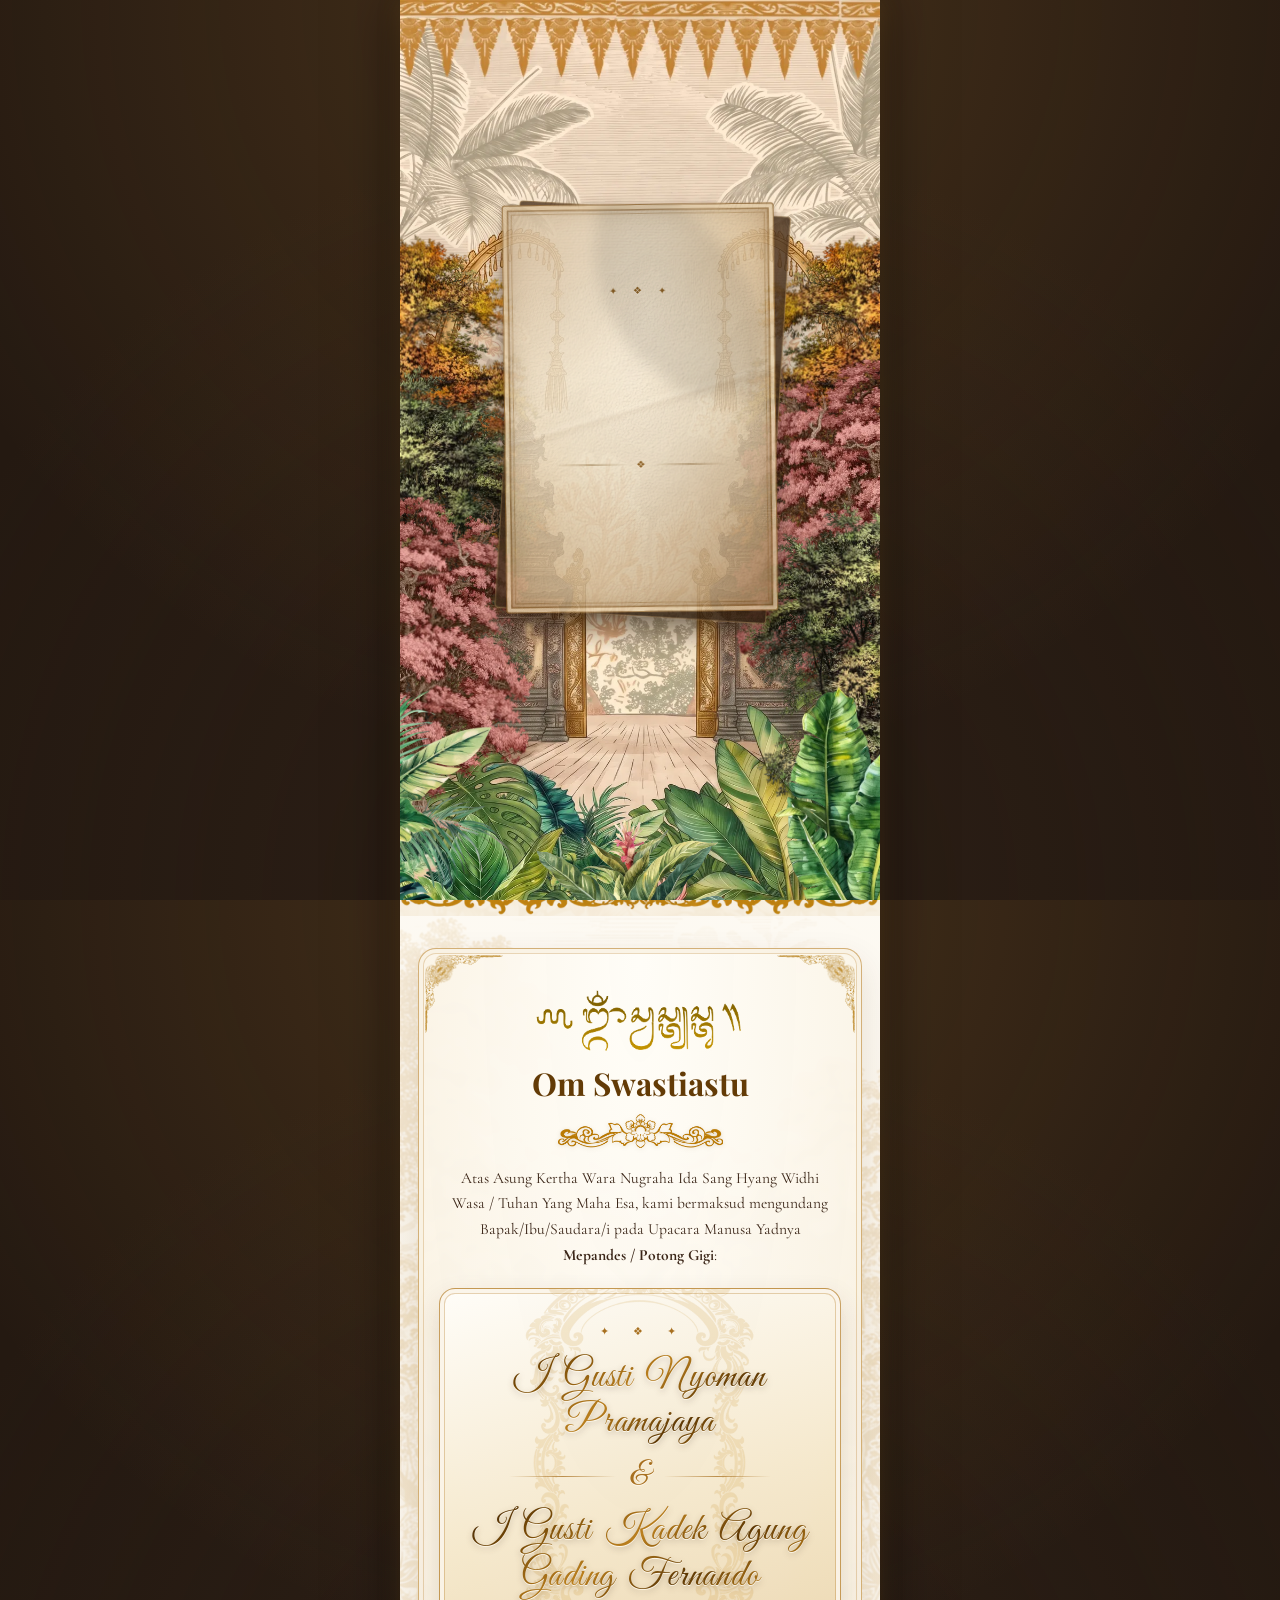
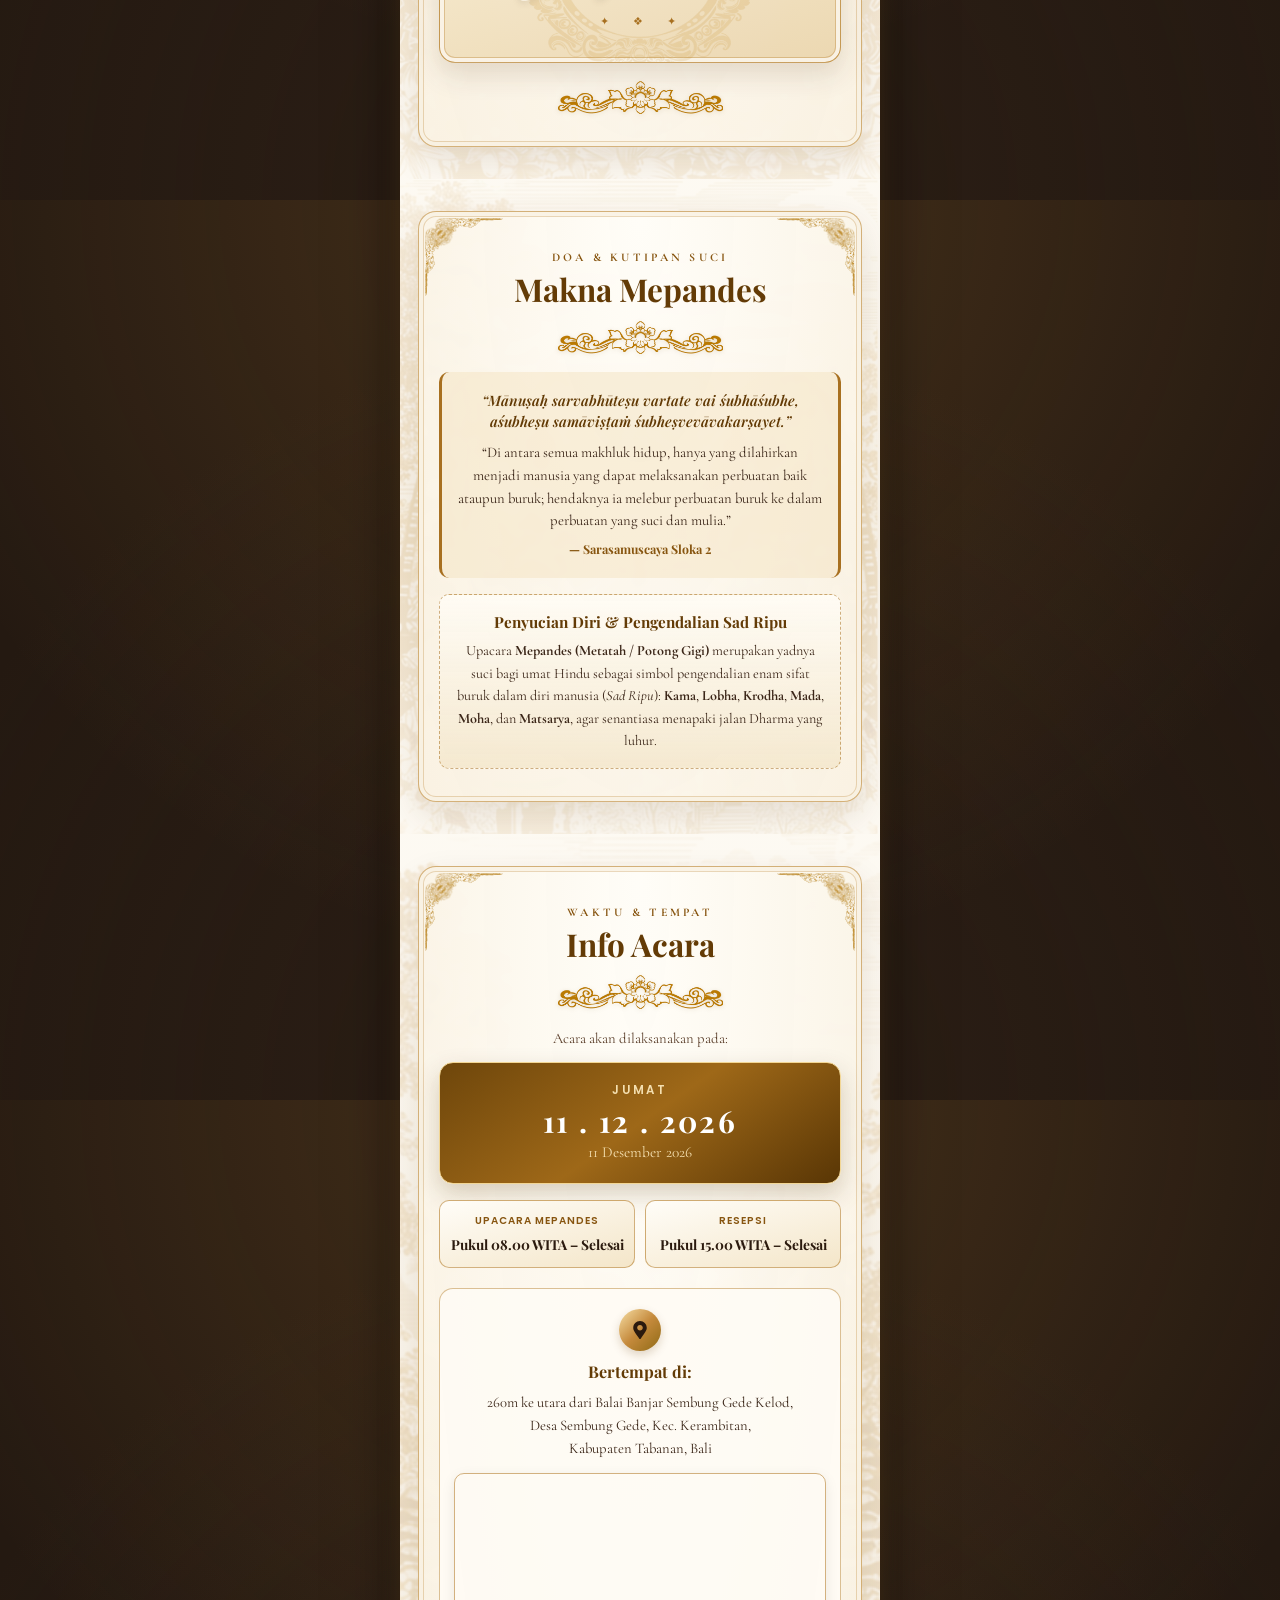
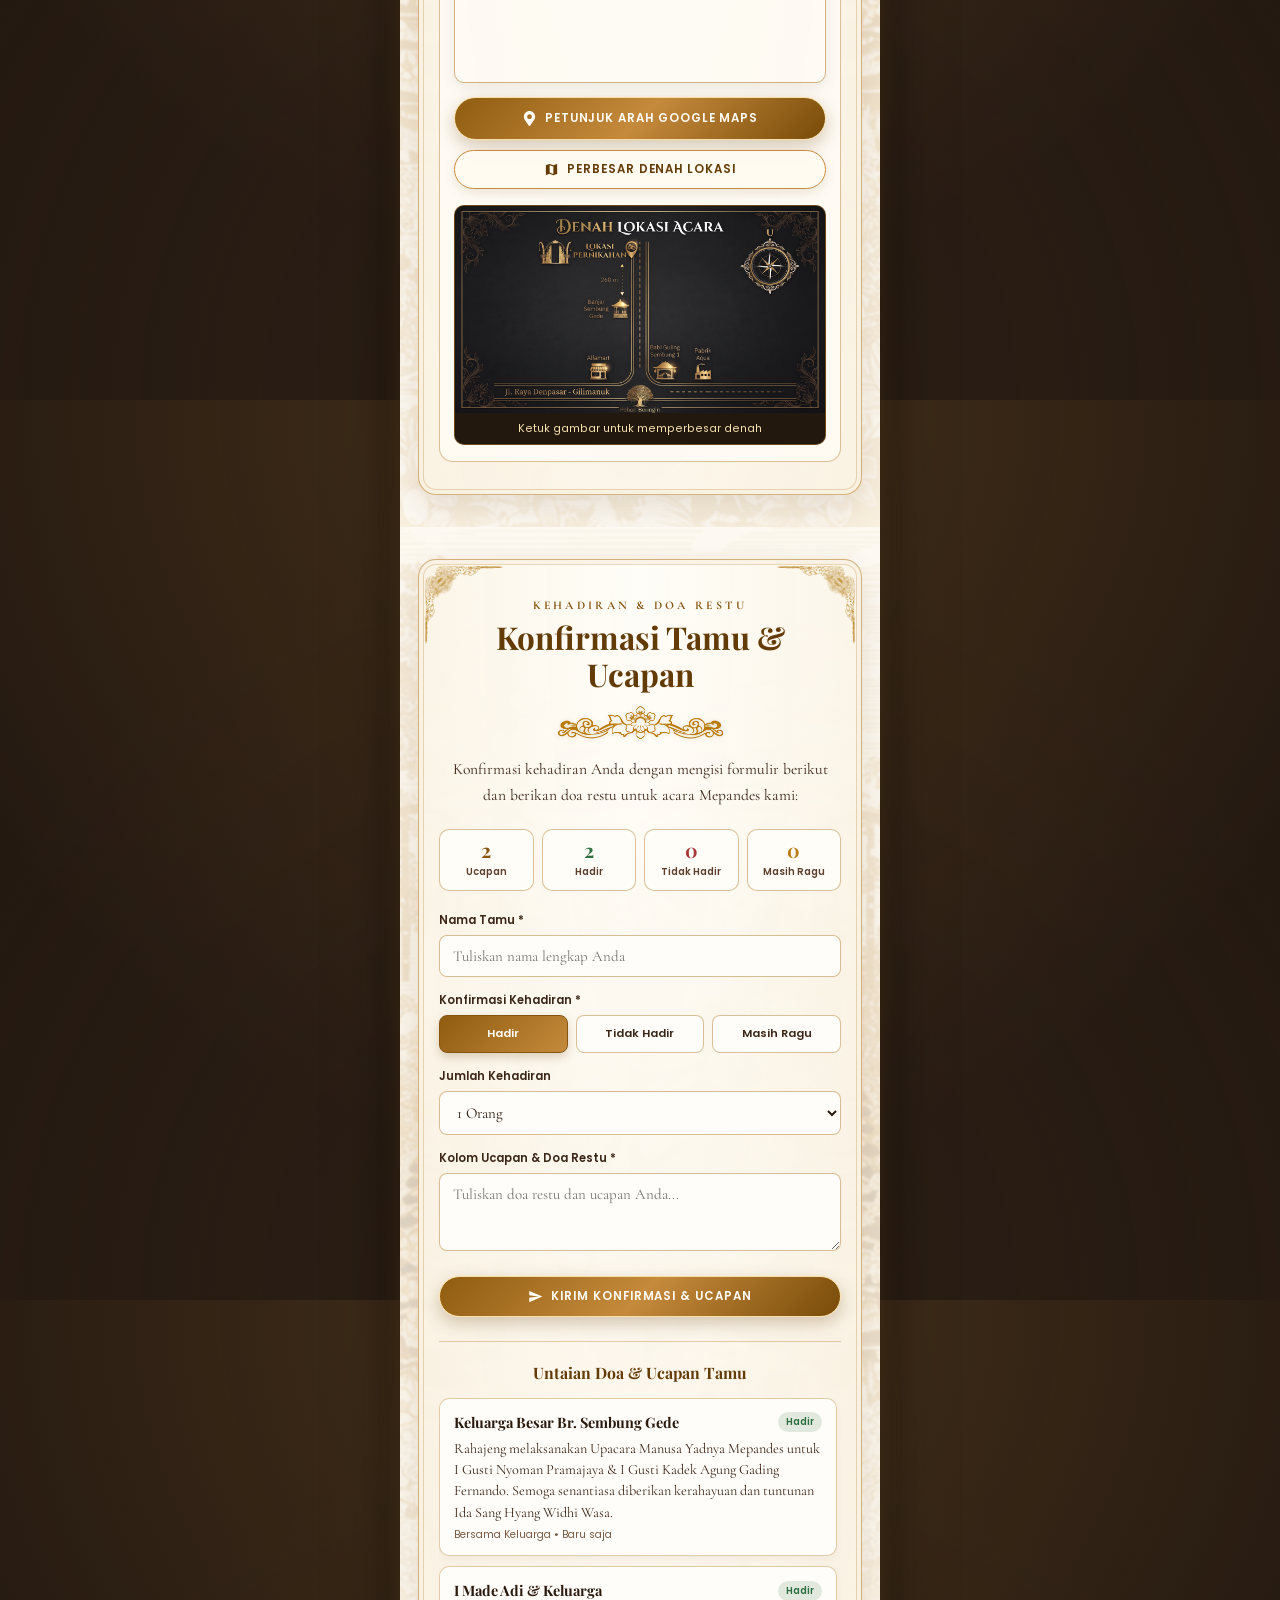
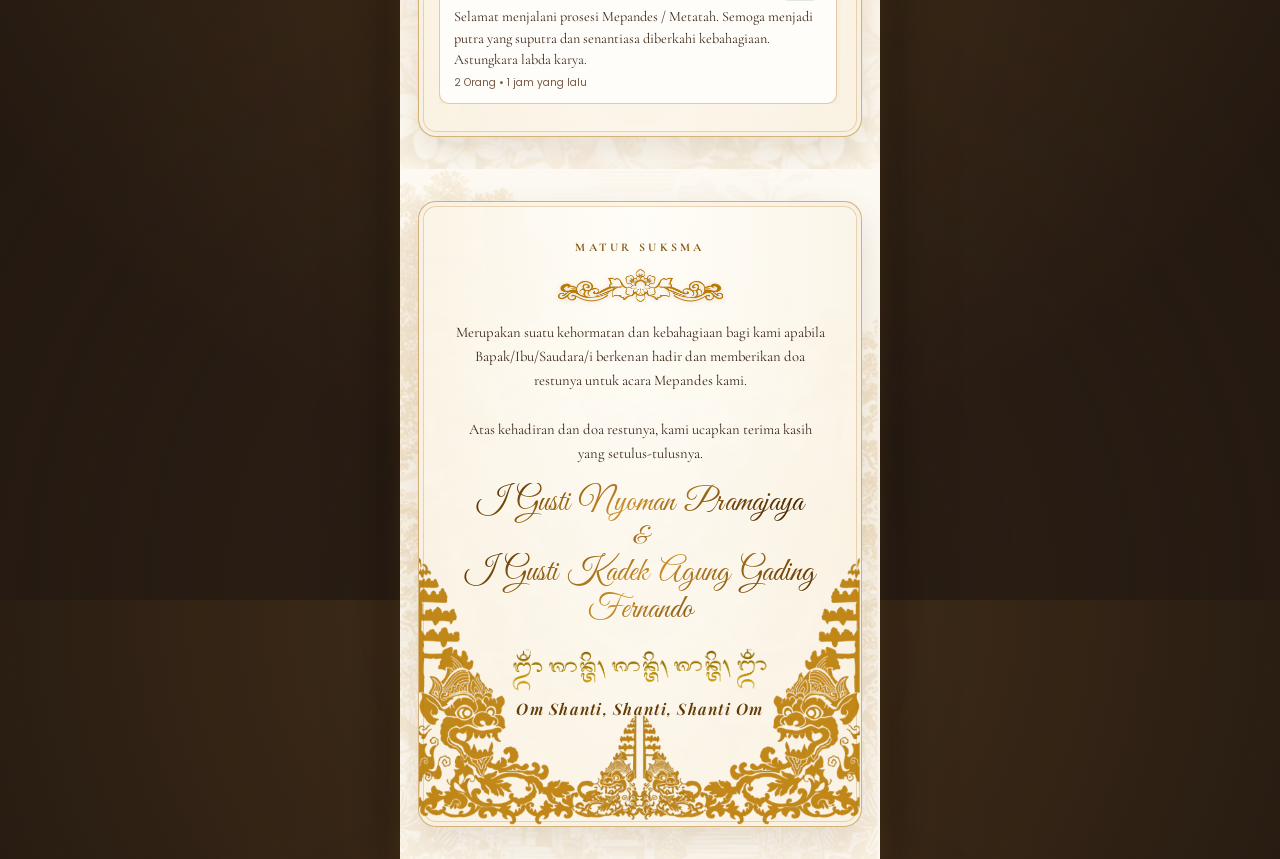
==== commit f37a7181: "feat(admin): add admin dashboard, dynamic guest routing, and wishes API for Mepandes" ====
--- a/index.html
+++ b/index.html
@@ -4,8 +4,7 @@
 <head>
   <meta charset="UTF-8">
   <meta name="viewport" content="width=device-width, initial-scale=1.0">
-  <title>Undangan Mepandes — Pramjaya &amp; AgungFernando | Jumat, 11 Desember 2026</title>
-
+  <title>Undangan Mepandes — Pramajaya &amp; AgungFernando | Jumat, 11 Desember 2026</title>
   <!-- SEO & Social Sharing Meta Tags -->
   <meta name="description"
     content="Undangan Digital Resmi Upacara Manusa Yadnya Mepandes (Potong Gigi) I Gusti Nyoman Pramajaya &amp; I Gusti Kadek Agung Gading Fernando — Jumat, 11 Desember 2026 di Desa Sembung Gede, Kec. Kerambitan, Kab. Tabanan, Bali.">
@@ -53,6 +52,7 @@
       z-index: 25;
       will-change: transform, opacity;
     }
+
     .letter-backing {
       position: absolute;
       inset: 0;
@@ -66,6 +66,7 @@
       pointer-events: none;
       z-index: 0;
     }
+
     .cover .letter {
       position: relative;
       z-index: 1;
@@ -95,6 +96,7 @@
       overflow: hidden;
       padding: 16px 12px;
     }
+
     .cover .letter::before {
       content: "";
       position: absolute;
@@ -107,6 +109,7 @@
       pointer-events: none;
       z-index: 1;
     }
+
     .cover .letter::after {
       content: "";
       position: absolute;
@@ -115,6 +118,7 @@
       pointer-events: none;
       z-index: 1;
     }
+
     .letter__ornament {
       position: relative;
       z-index: 3;
@@ -125,6 +129,7 @@
       text-shadow: 0 1px 0 rgba(255, 248, 232, 0.85);
       line-height: 1;
     }
+
     .letter__eyebrow {
       position: relative;
       z-index: 3;
@@ -138,6 +143,7 @@
       text-shadow: 0 1px 0 rgba(255, 250, 236, 0.75);
       margin: 0 0 0.45em;
     }
+
     .letter__names {
       position: relative;
       z-index: 3;
@@ -152,27 +158,26 @@
       align-items: center;
       width: 100%;
       filter:
-        drop-shadow(0 0.8px 0 rgba(255, 248, 232, 0.85))
-        drop-shadow(0 1.5px 1.5px rgba(38, 20, 4, 0.48));
-    }
+        drop-shadow(0 0.8px 0 rgba(255, 248, 232, 0.85)) drop-shadow(0 1.5px 1.5px rgba(38, 20, 4, 0.48));
+    }
+
     .letter__names .w {
       display: inline-block;
       padding: 0.06em 0.14em;
       margin: 0 -0.10em;
-      background: linear-gradient(
-        148deg,
-        #361D02 0%,
-        #6B4206 18%,
-        #9C6812 36%,
-        #543103 52%,
-        #AB7417 68%,
-        #452702 86%,
-        #281401 100%
-      ) !important;
+      background: linear-gradient(148deg,
+          #361D02 0%,
+          #6B4206 18%,
+          #9C6812 36%,
+          #543103 52%,
+          #AB7417 68%,
+          #452702 86%,
+          #281401 100%) !important;
       -webkit-background-clip: text !important;
-              background-clip: text !important;
+      background-clip: text !important;
       -webkit-text-fill-color: transparent !important;
     }
+
     .letter__tagline {
       position: relative;
       z-index: 3;
@@ -186,6 +191,7 @@
       color: #361F10 !important;
       text-shadow: 0 1px 0 rgba(255, 248, 232, 0.65);
     }
+
     .letter__divider {
       position: relative;
       z-index: 3;
@@ -196,17 +202,20 @@
       width: 70%;
       margin: 5px auto 4px;
     }
+
     .letter__divider-line {
       flex: 1;
       height: 1px;
       background: linear-gradient(90deg, transparent, rgba(102, 64, 12, 0.72), transparent);
     }
+
     .letter__divider-symbol {
       font-size: 10px;
       color: #7A4B0A;
       line-height: 1;
       text-shadow: 0 1px 0 rgba(255, 246, 224, 0.75);
     }
+
     .letter__guest {
       position: relative;
       z-index: 3;
@@ -219,6 +228,7 @@
       box-shadow: inset 0 1px 0 rgba(255, 250, 236, 0.50);
       width: 88%;
     }
+
     .letter__guest-intro {
       font-family: var(--font-body, 'Cormorant Garamond', serif);
       font-size: 8.5px;
@@ -228,6 +238,7 @@
       color: #361F10 !important;
       margin-bottom: 3px;
     }
+
     .letter__guest-name {
       font-family: var(--font-display, 'Playfair Display', serif);
       font-size: 13px;
@@ -235,7 +246,7 @@
       color: #3D2103 !important;
       background: linear-gradient(135deg, #331B02 0%, #7C4F0B 48%, #2E1802 100%) !important;
       -webkit-background-clip: text !important;
-              background-clip: text !important;
+      background-clip: text !important;
       -webkit-text-fill-color: transparent !important;
       filter: drop-shadow(0 1px 0 rgba(255, 248, 232, 0.75));
       letter-spacing: 0.03em;
@@ -256,11 +267,8 @@
     <!-- Falling Gold Dust Canvas -->
     <canvas id="particles-canvas"></canvas>
 
-    <!-- Background Audio (Backsound Gus Teja - Feel With Love) -->
-    <audio id="bg-audio" loop preload="auto">
-      <source src="assets/BALI-WORLD-MUSIC-GUS-TEJA-FEEL-WITH-LOVE_2-1.mp3" type="audio/mpeg">
-      <source src="music.mp3" type="audio/mpeg">
-    </audio>
+    <!-- Background Audio (Backsound) -->
+    <audio id="bg-audio" src="music.mp3" loop preload="none"></audio>
 
     <!-- Floating Music Disc Controller -->
     <button id="music-controller" class="music-controller" aria-label="Putar / Jeda Musik" title="Backsound Musik Bali">
@@ -500,11 +508,13 @@
 
             <div class="participant-aesthetic-block">
               <h3 class="aesthetic-person-name">I Gusti Kadek Agung Gading Fernando</h3>
-              <span class="participant-ornament participant-ornament--bottom" aria-hidden="true">✦ &nbsp; ❖ &nbsp; ✦</span>
-            </div>
-          </div>
-
-          <img src="assets/mepandes (2).png" alt="" class="gold-ornament-divider" style="margin-bottom: 0;" aria-hidden="true">
+              <span class="participant-ornament participant-ornament--bottom" aria-hidden="true">✦ &nbsp; ❖ &nbsp;
+                ✦</span>
+            </div>
+          </div>
+
+          <img src="assets/mepandes (2).png" alt="" class="gold-ornament-divider" style="margin-bottom: 0;"
+            aria-hidden="true">
         </div>
       </section>
 
@@ -606,8 +616,7 @@
 
             <!-- Google Maps Embed -->
             <div class="maps-embed-container">
-              <iframe
-                title="Peta Lokasi Acara Mepandes di Desa Sembung Gede, Kerambitan, Tabanan"
+              <iframe title="Peta Lokasi Acara Mepandes di Desa Sembung Gede, Kerambitan, Tabanan"
                 src="https://www.google.com/maps?q=Community+hall+of+Sembung+Gede+Kelod+Village,Tabanan,Bali&output=embed"
                 loading="lazy" allowfullscreen referrerpolicy="no-referrer-when-downgrade"></iframe>
             </div>
@@ -805,4 +814,4 @@
   <script src="script.js" defer></script>
 </body>
 
-</html>
+</html>
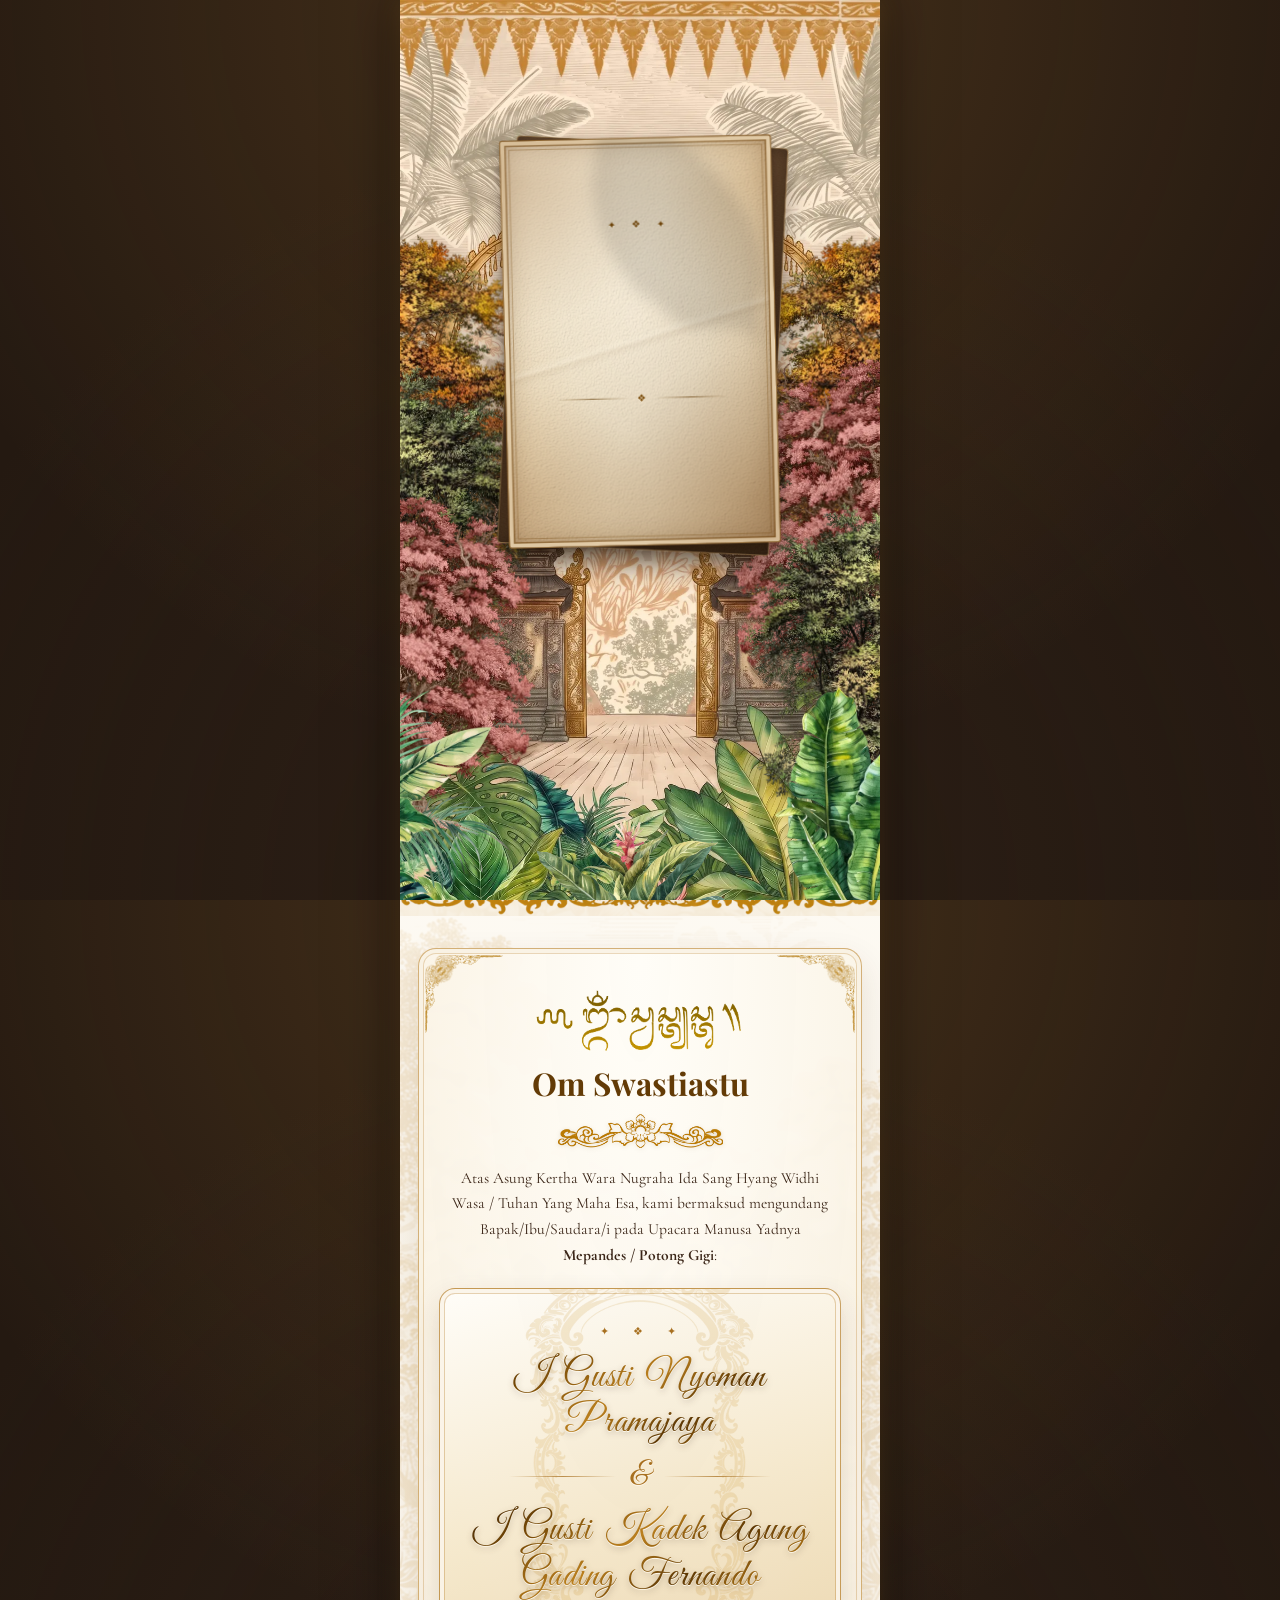
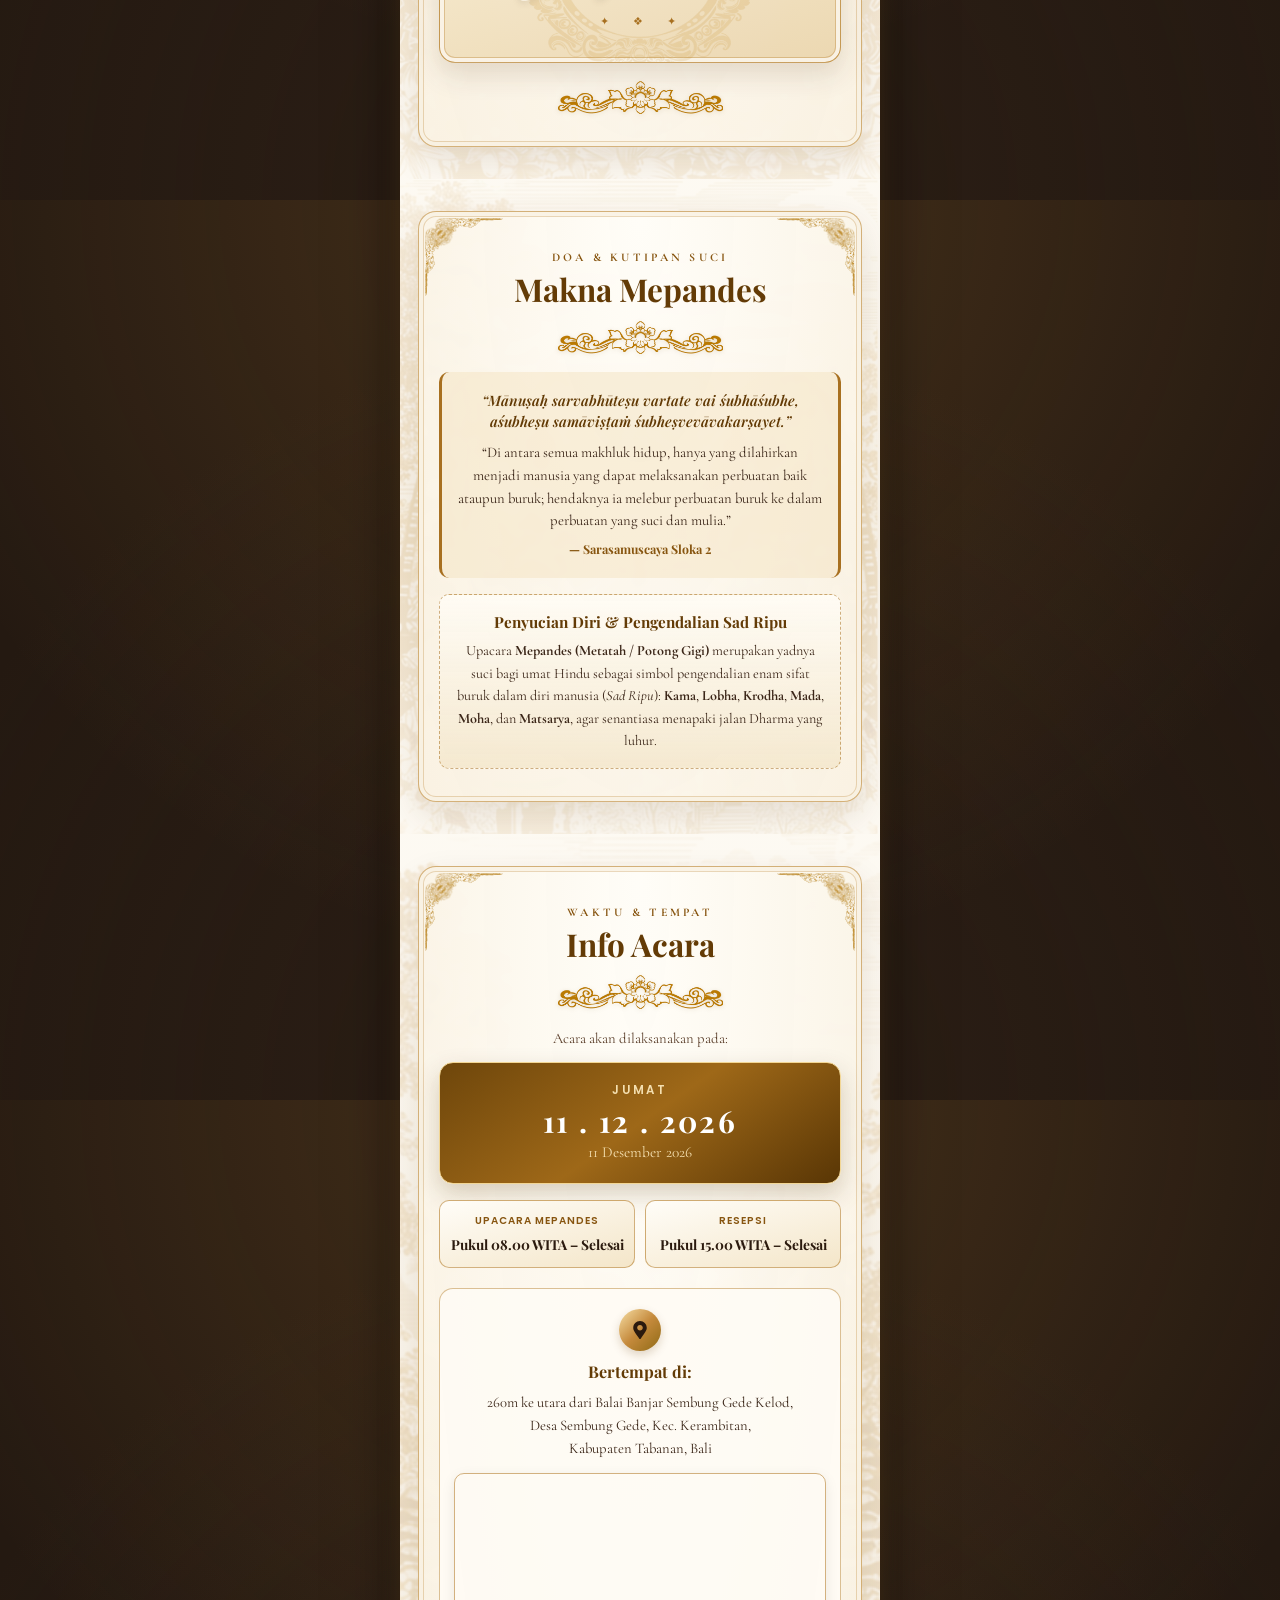
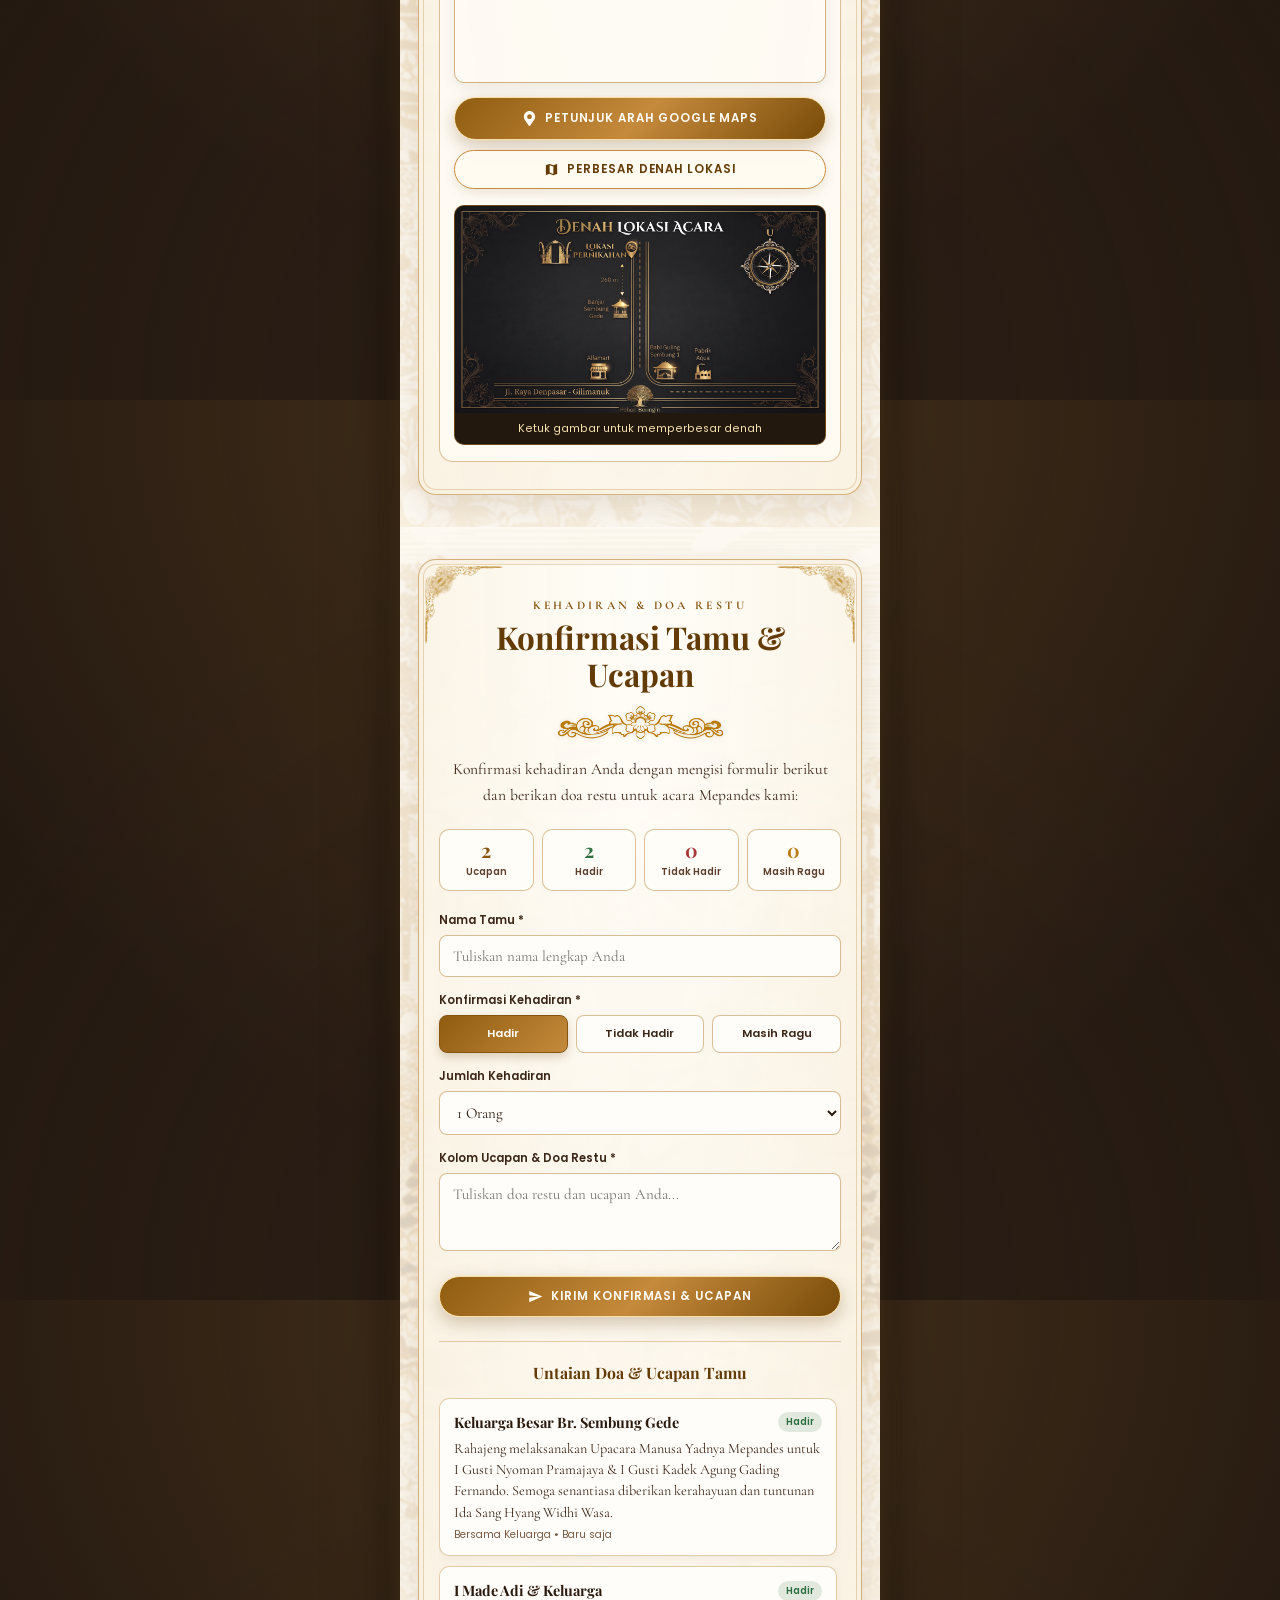
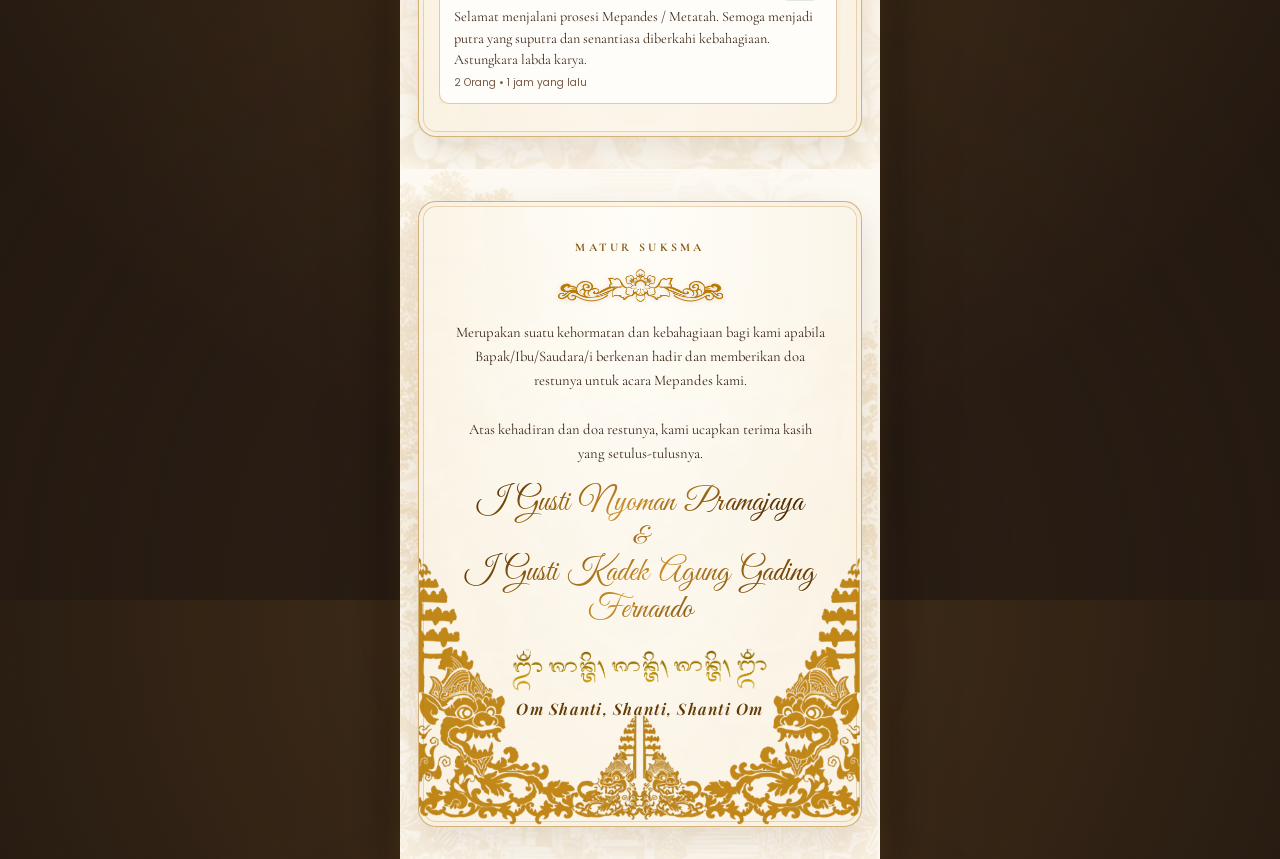
==== commit 341c43f4: "prama" ====
--- a/index.html
+++ b/index.html
@@ -10,7 +10,7 @@
     content="Undangan Digital Resmi Upacara Manusa Yadnya Mepandes (Potong Gigi) I Gusti Nyoman Pramajaya &amp; I Gusti Kadek Agung Gading Fernando — Jumat, 11 Desember 2026 di Desa Sembung Gede, Kec. Kerambitan, Kab. Tabanan, Bali.">
   <meta name="robots" content="index, follow, max-image-preview:large, max-snippet:-1">
   <meta name="author" content="I Gusti Nyoman Pramajaya &amp; I Gusti Kadek Agung Gading Fernando">
-  <meta property="og:title" content="Undangan Mepandes — Pramjaya &amp; AgungFernando | Jumat, 11 Desember 2026">
+  <meta property="og:title" content="Undangan Mepandes — Pramajaya &amp; AgungFernando | Jumat, 11 Desember 2026">
   <meta property="og:description"
     content="Atas Asung Kertha Wara Nugraha Ida Sang Hyang Widhi Wasa, kami mengundang Bapak/Ibu/Saudara/i pada Upacara Manusa Yadnya Mepandes (Potong Gigi) di Desa Sembung Gede, Tabanan, Bali.">
   <meta property="og:image" content="assets/mepandes-3-bg.png">
@@ -349,12 +349,12 @@
         <div class="letter-backing" aria-hidden="true"></div>
 
         <!-- L4 Kertas Surat Vintage Realistis -->
-        <article class="letter" aria-label="Undangan Mepandes Pramjaya dan AgungFernando">
+        <article class="letter" aria-label="Undangan Mepandes Pramajaya dan AgungFernando">
           <div class="letter__ornament" aria-hidden="true">✦ &nbsp; ❖ &nbsp; ✦</div>
 
           <p class="letter__eyebrow">Mepandes</p>
           <h1 class="letter__names">
-            <span class="w w--1">Pramjaya</span>
+            <span class="w w--1">Pramajaya</span>
             <span class="w w--amp" aria-hidden="true">&amp;</span>
             <span class="w w--2">AgungFernando</span>
           </h1>
